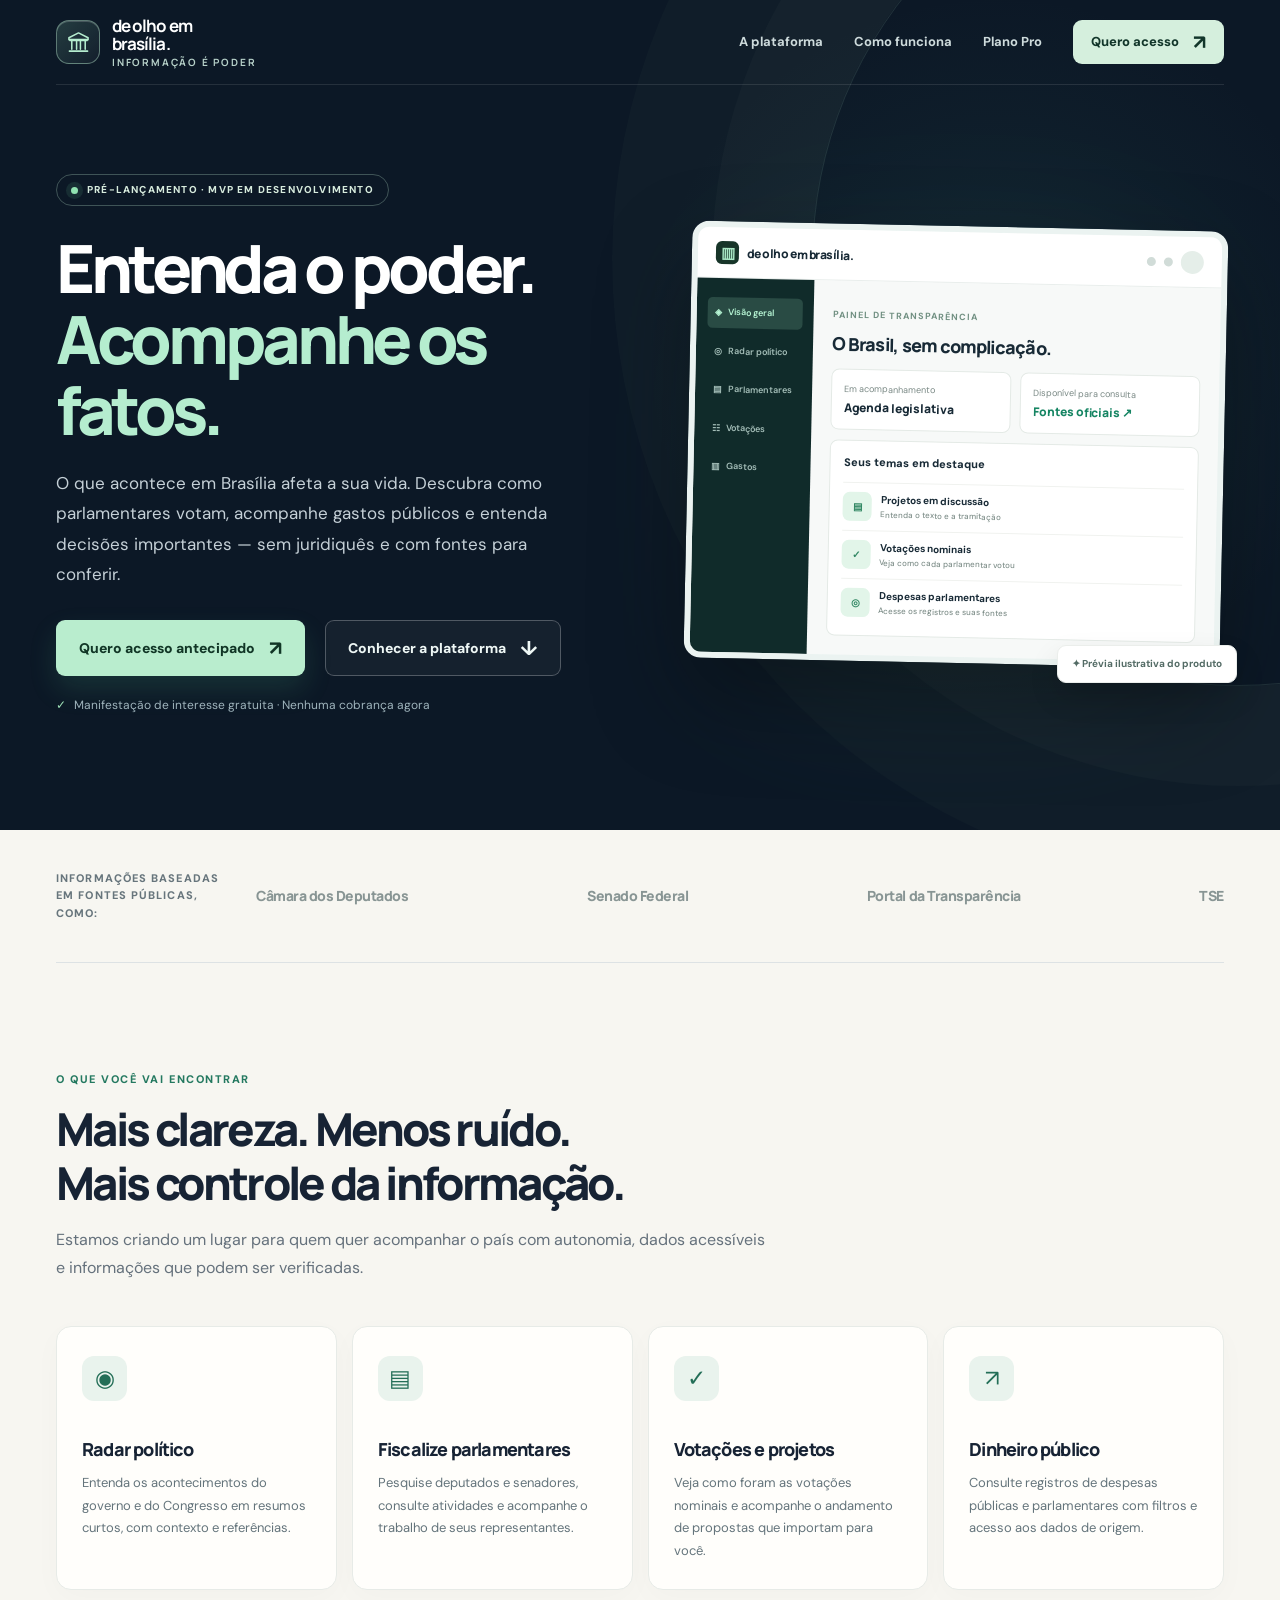
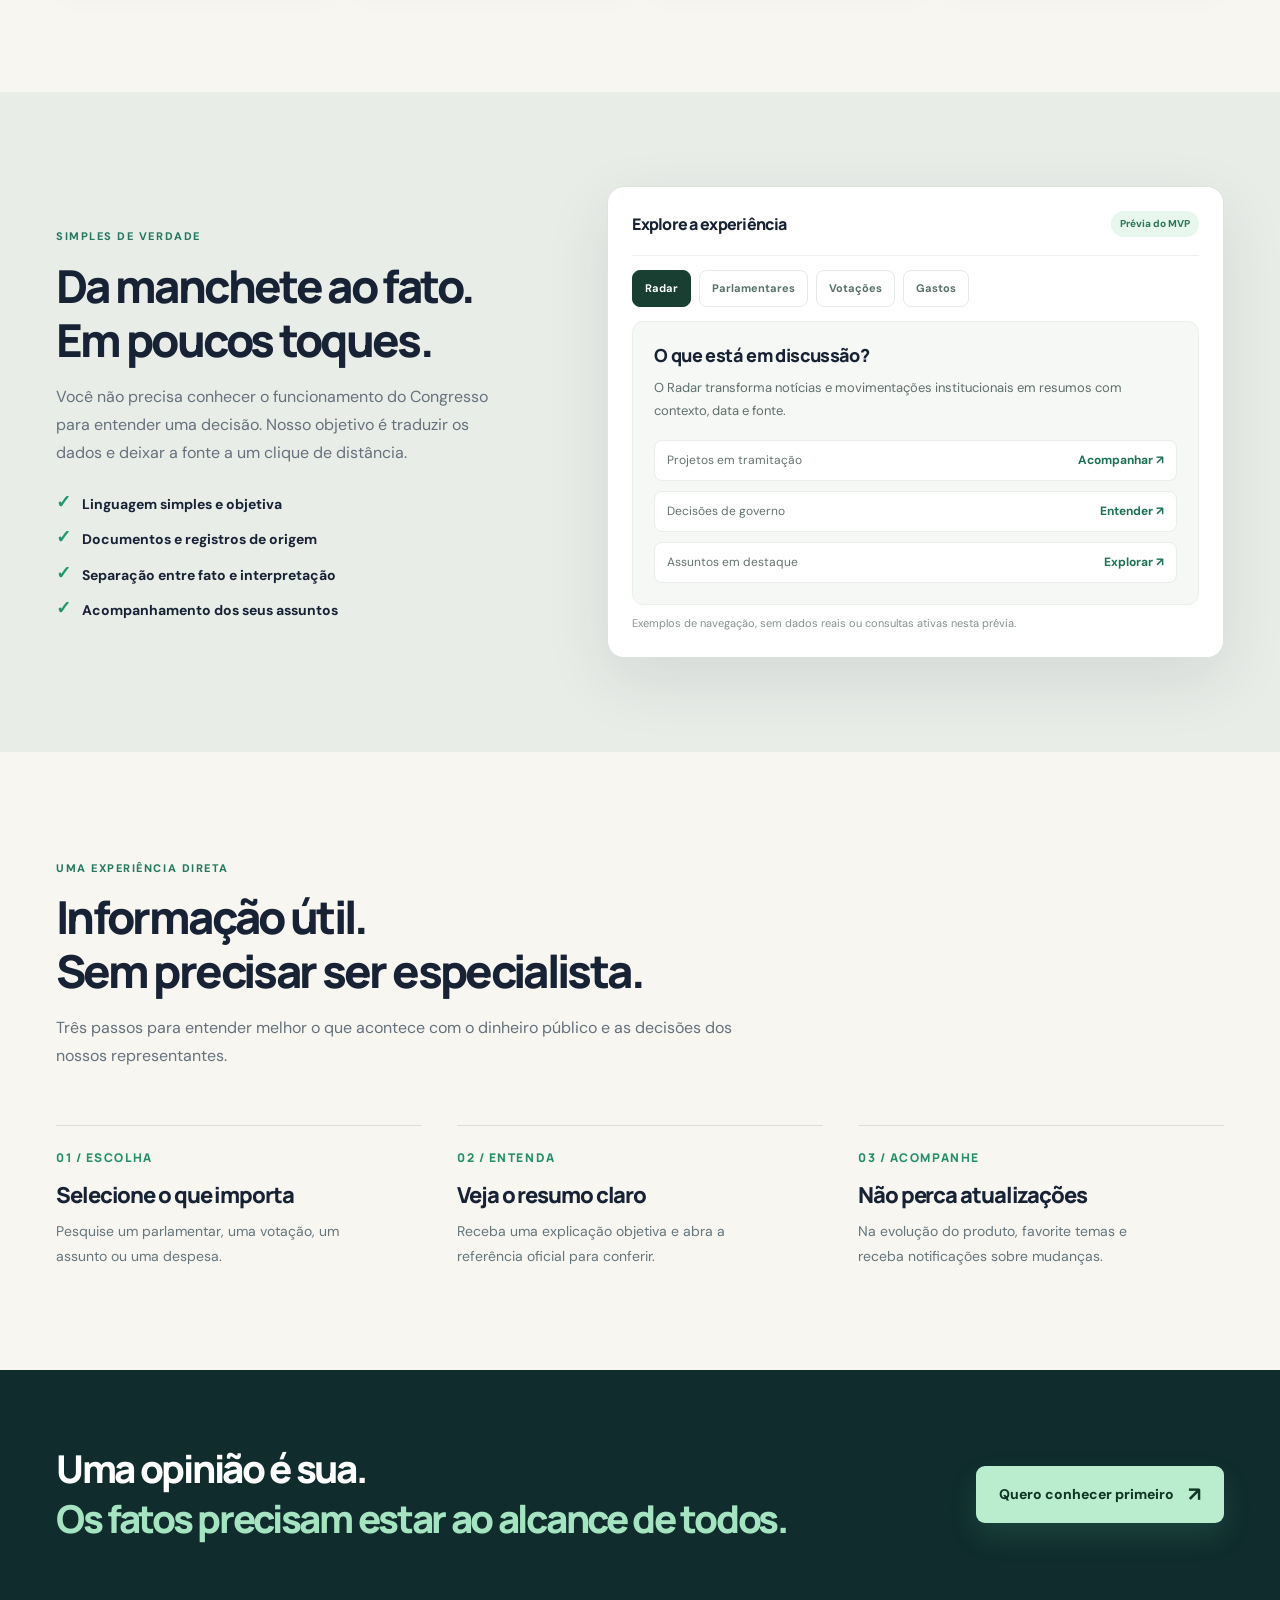
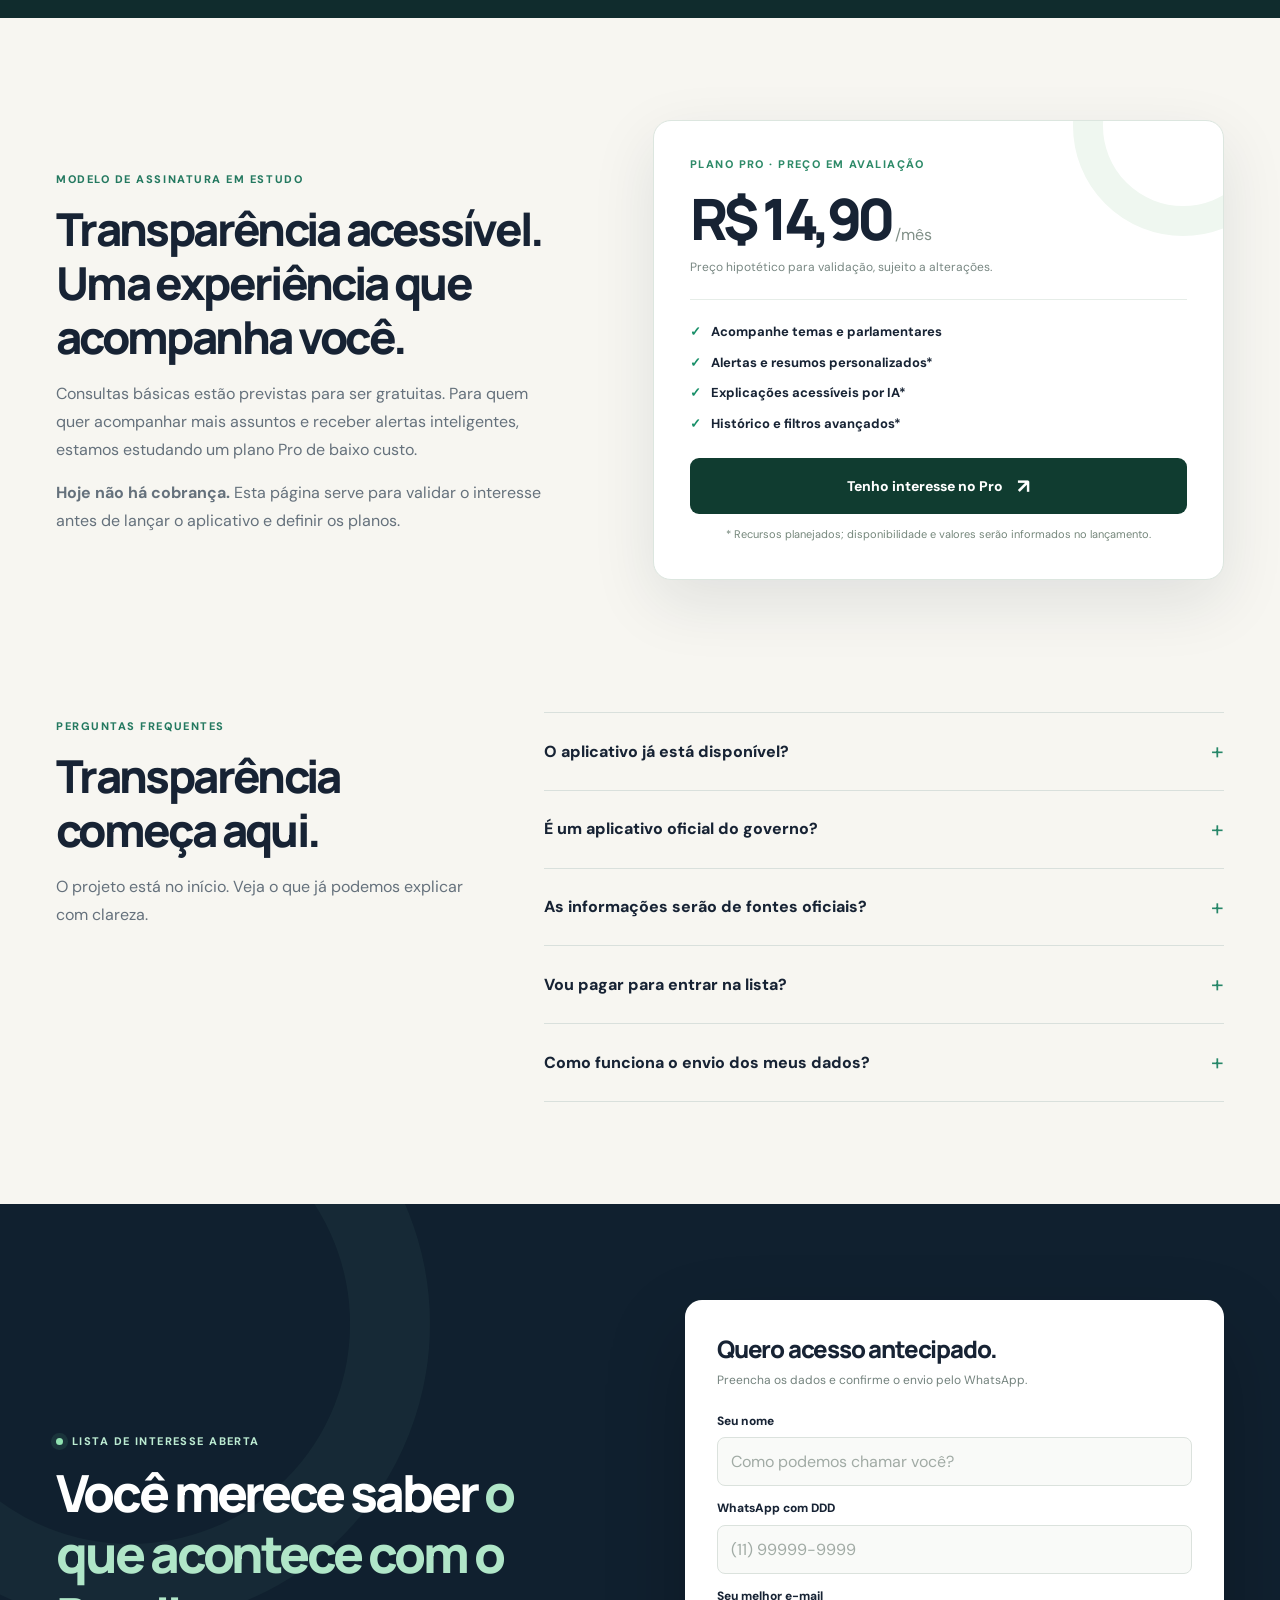
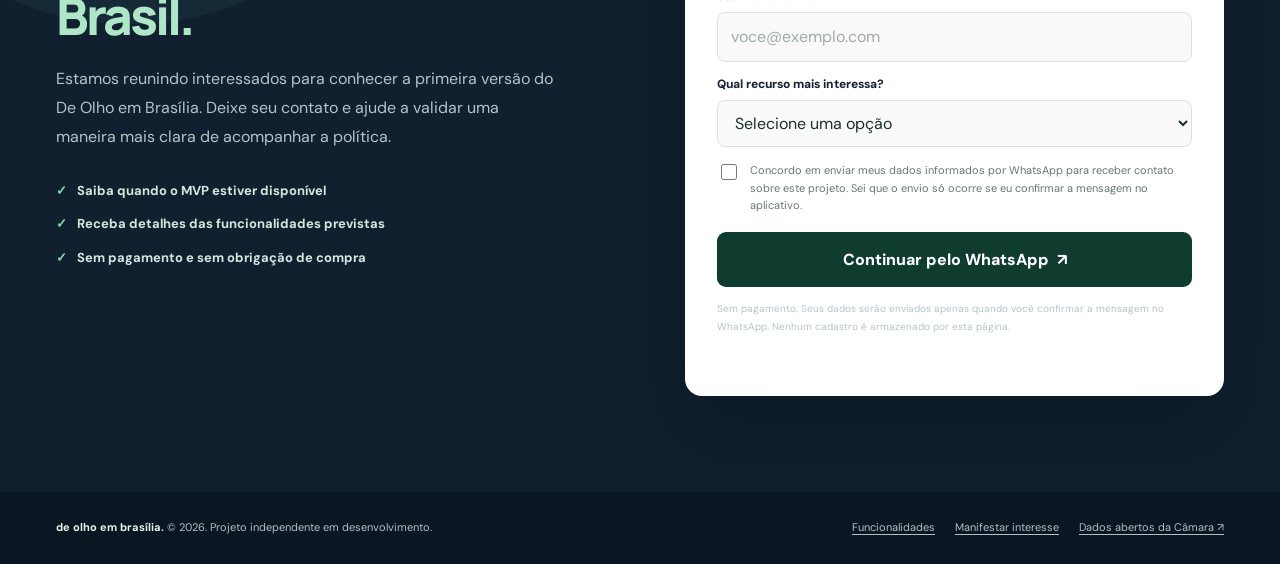
==== de-olho-em-brasilia/index.html @ 8503a23a "feat: publicar landing completa De Olho em Brasília com formulário de interesse" ====
<!doctype html>
<html lang="pt-BR">
<head>
<meta charset="utf-8">
<meta name="viewport" content="width=device-width, initial-scale=1">
<meta name="theme-color" content="#0c1826">
<meta name="description" content="De Olho em Brasília: entenda as decisões políticas, acompanhe parlamentares, votações e gastos públicos. Entre na lista de interesse pelo WhatsApp para conhecer o MVP.">
<meta name="robots" content="index,follow">
<meta property="og:type" content="website">
<meta property="og:locale" content="pt_BR">
<meta property="og:site_name" content="De Olho em Brasília">
<meta property="og:title" content="De Olho em Brasília | Entenda o poder. Acompanhe os fatos.">
<meta property="og:description" content="Informações políticas sem juridiquês: votações, gastos públicos, parlamentares e alertas. Conheça o projeto e manifeste seu interesse.">
<meta property="og:url" content="https://diegoalphanogueira-commits.github.io/diego-metaforma/de-olho-em-brasilia/">
<link rel="canonical" href="https://diegoalphanogueira-commits.github.io/diego-metaforma/de-olho-em-brasilia/">
<link rel="stylesheet" href="./style.css?v=1">
<script defer src="./script.js?v=1"></script>
<title>De Olho em Brasília | Transparência na palma da mão</title>
</head>
<body>
<a class="skip" href="#principal">Ir para conteúdo</a>
<div class="hero-shell">
  <header class="header container" aria-label="Cabeçalho principal">
    <a class="brand" href="#inicio" aria-label="De Olho em Brasília, ir ao início">
      <span class="brandmark" aria-hidden="true"><svg viewBox="0 0 24 24" fill="none" stroke="currentColor" stroke-linecap="round" stroke-linejoin="round" stroke-width="1.6"><path d="M3 10h18M5 10v9m5-9v9m4-9v9m5-9v9M2.5 21h19M2 7l10-5 10 5v2H2z"/></svg></span>
      <span><strong>de olho em<br>brasília.</strong><small>informação é poder</small></span>
    </a>
    <nav aria-label="Navegação">
      <a href="#funcionalidades">A plataforma</a>
      <a href="#como-funciona">Como funciona</a>
      <a href="#plano">Plano Pro</a>
      <a class="nav-button" href="#lista-espera">Quero acesso <span aria-hidden="true">↗</span></a>
    </nav>
  </header>
  <main id="principal">
    <section id="inicio" class="hero container" aria-labelledby="hero-title">
      <div class="hero-copy">
        <div class="eyebrow"><span class="pulse" aria-hidden="true"></span> PRÉ-LANÇAMENTO · MVP EM DESENVOLVIMENTO</div>
        <h1 id="hero-title">Entenda o poder.<br><em>Acompanhe os fatos.</em></h1>
        <p class="hero-lead">O que acontece em Brasília afeta a sua vida. Descubra como parlamentares votam, acompanhe gastos públicos e entenda decisões importantes — sem juridiquês e com fontes para conferir.</p>
        <div class="hero-actions">
          <a class="btn btn-mint" href="#lista-espera">Quero acesso antecipado <span aria-hidden="true">↗</span></a>
          <a class="btn btn-ghost" href="#funcionalidades">Conhecer a plataforma <span aria-hidden="true">↓</span></a>
        </div>
        <p class="mini-note"><span class="check" aria-hidden="true">✓</span> Manifestação de interesse gratuita · Nenhuma cobrança agora</p>
      </div>
      <div class="dashboard-wrap">
        <div class="dashboard" aria-label="Prévia ilustrativa da interface do De Olho em Brasília">
          <div class="dash-top">
            <div class="dash-wordmark"><span class="dash-brandmark" aria-hidden="true">▥</span> de olho em brasília.</div>
            <div class="dash-top-right"><span class="dash-circle small"></span><span class="dash-circle small"></span><span class="dash-circle"></span></div>
          </div>
          <div class="dash-body">
            <div class="dash-aside" aria-hidden="true">
              <span class="dash-menu active">◈ &nbsp; Visão geral</span>
              <span class="dash-menu">◎ &nbsp; Radar político</span>
              <span class="dash-menu">▤ &nbsp; Parlamentares</span>
              <span class="dash-menu">☷ &nbsp; Votações</span>
              <span class="dash-menu">▥ &nbsp; Gastos</span>
            </div>
            <div class="dash-content">
              <span class="dash-caption">Painel de transparência</span>
              <h3>O Brasil, sem complicação.</h3>
              <div class="dash-boxes">
                <div class="dash-tile"><span>Em acompanhamento</span><strong>Agenda legislativa</strong></div>
                <div class="dash-tile"><span>Disponível para consulta</span><strong class="accent">Fontes oficiais ↗</strong></div>
              </div>
              <div class="dash-news">
                <h4>Seus temas em destaque</h4>
                <div class="dash-item"><i aria-hidden="true">▤</i><div>Projetos em discussão<small>Entenda o texto e a tramitação</small></div></div>
                <div class="dash-item"><i aria-hidden="true">✓</i><div>Votações nominais<small>Veja como cada parlamentar votou</small></div></div>
                <div class="dash-item"><i aria-hidden="true">◎</i><div>Despesas parlamentares<small>Acesse os registros e suas fontes</small></div></div>
              </div>
            </div>
          </div>
        </div>
        <div class="dash-disclaimer">✦ Prévia ilustrativa do produto</div>
      </div>
    </section>
  </div>
  <div class="container trust" aria-label="Fontes oficiais previstas para integração">
    <p>Informações baseadas em fontes públicas, como:</p>
    <div class="trust-logos">
      <span>Câmara dos Deputados</span>
      <span>Senado Federal</span>
      <span>Portal da Transparência</span>
      <span>TSE</span>
    </div>
  </div>
  <section id="funcionalidades" class="section container" aria-labelledby="features-title">
    <div class="section-heading">
      <div class="kicker">O que você vai encontrar</div>
      <h2 id="features-title">Mais clareza. Menos ruído.<br>Mais controle da informação.</h2>
      <p>Estamos criando um lugar para quem quer acompanhar o país com autonomia, dados acessíveis e informações que podem ser verificadas.</p>
    </div>
    <div class="feature-grid">
      <article class="feature"><div class="feature-icon" aria-hidden="true">◉</div><h3>Radar político</h3><p>Entenda os acontecimentos do governo e do Congresso em resumos curtos, com contexto e referências.</p></article>
      <article class="feature"><div class="feature-icon" aria-hidden="true">▤</div><h3>Fiscalize parlamentares</h3><p>Pesquise deputados e senadores, consulte atividades e acompanhe o trabalho de seus representantes.</p></article>
      <article class="feature"><div class="feature-icon" aria-hidden="true">✓</div><h3>Votações e projetos</h3><p>Veja como foram as votações nominais e acompanhe o andamento de propostas que importam para você.</p></article>
      <article class="feature"><div class="feature-icon" aria-hidden="true">↗</div><h3>Dinheiro público</h3><p>Consulte registros de despesas públicas e parlamentares com filtros e acesso aos dados de origem.</p></article>
    </div>
  </section>
  <section class="showcase" aria-labelledby="showcase-title">
    <div class="container showcase-grid">
      <div>
        <div class="kicker">Simples de verdade</div>
        <h2 id="showcase-title" class="section-title">Da manchete ao fato.<br>Em poucos toques.</h2>
        <p class="section-copy">Você não precisa conhecer o funcionamento do Congresso para entender uma decisão. Nosso objetivo é traduzir os dados e deixar a fonte a um clique de distância.</p>
        <ul class="checklist">
          <li><span aria-hidden="true">✓</span> Linguagem simples e objetiva</li>
          <li><span aria-hidden="true">✓</span> Documentos e registros de origem</li>
          <li><span aria-hidden="true">✓</span> Separação entre fato e interpretação</li>
          <li><span aria-hidden="true">✓</span> Acompanhamento dos seus assuntos</li>
        </ul>
      </div>
      <div class="preview" aria-label="Demonstração interativa de funcionalidades">
        <div class="preview-header"><b>Explore a experiência</b><small>Prévia do MVP</small></div>
        <div role="tablist" aria-label="Funcionalidades em demonstração" class="tabs">
          <button class="tab" role="tab" aria-selected="true" aria-controls="panel-radar" id="tab-radar" tabindex="0" data-tab="radar">Radar</button>
          <button class="tab" role="tab" aria-selected="false" aria-controls="panel-politicos" id="tab-politicos" tabindex="-1" data-tab="politicos">Parlamentares</button>
          <button class="tab" role="tab" aria-selected="false" aria-controls="panel-votos" id="tab-votos" tabindex="-1" data-tab="votos">Votações</button>
          <button class="tab" role="tab" aria-selected="false" aria-controls="panel-gastos" id="tab-gastos" tabindex="-1" data-tab="gastos">Gastos</button>
        </div>
        <div id="panel-radar" class="tab-panel" role="tabpanel" aria-labelledby="tab-radar" data-panel="radar">
          <h3>O que está em discussão?</h3><p>O Radar transforma notícias e movimentações institucionais em resumos com contexto, data e fonte.</p>
          <div class="example-lines"><div class="example-line"><span>Projetos em tramitação</span><b>Acompanhar ↗</b></div><div class="example-line"><span>Decisões de governo</span><b>Entender ↗</b></div><div class="example-line"><span>Assuntos em destaque</span><b>Explorar ↗</b></div></div>
        </div>
        <div id="panel-politicos" class="tab-panel" role="tabpanel" aria-labelledby="tab-politicos" data-panel="politicos" hidden>
          <h3>Conheça seu representante</h3><p>Consulte dados públicos de parlamentares: partido, estado, proposições, despesas e atividades oficiais.</p>
          <div class="example-lines"><div class="example-line"><span>Busca por nome ou UF</span><b>Consultar ↗</b></div><div class="example-line"><span>Atividades do mandato</span><b>Detalhar ↗</b></div><div class="example-line"><span>Favoritos e alertas</span><b>Em planejamento</b></div></div>
        </div>
        <div id="panel-votos" class="tab-panel" role="tabpanel" aria-labelledby="tab-votos" data-panel="votos" hidden>
          <h3>Como votaram?</h3><p>Entenda uma proposta, saiba em que etapa ela está e veja votos nominais quando forem registrados publicamente.</p>
          <div class="example-lines"><div class="example-line"><span>Resultado da votação</span><b>Consultar ↗</b></div><div class="example-line"><span>Votos nominais</span><b>Ver nomes ↗</b></div><div class="example-line"><span>Texto legislativo</span><b>Fonte oficial ↗</b></div></div>
        </div>
        <div id="panel-gastos" class="tab-panel" role="tabpanel" aria-labelledby="tab-gastos" data-panel="gastos" hidden>
          <h3>Onde está o dinheiro?</h3><p>Explore registros disponíveis de despesas por parlamentar, período e categoria — com transparência sobre a origem dos dados.</p>
          <div class="example-lines"><div class="example-line"><span>Despesas parlamentares</span><b>Consultar ↗</b></div><div class="example-line"><span>Filtros por período</span><b>Filtrar ↗</b></div><div class="example-line"><span>Dados oficiais</span><b>Conferir ↗</b></div></div>
        </div>
        <p class="demo-note">Exemplos de navegação, sem dados reais ou consultas ativas nesta prévia.</p>
      </div>
    </div>
  </section>
  <section id="como-funciona" class="section container" aria-labelledby="steps-title">
    <div class="section-heading"><div class="kicker">Uma experiência direta</div><h2 id="steps-title">Informação útil.<br>Sem precisar ser especialista.</h2><p>Três passos para entender melhor o que acontece com o dinheiro público e as decisões dos nossos representantes.</p></div>
    <div class="steps-wrap">
      <article class="step"><div class="step-num">01 / ESCOLHA</div><h3>Selecione o que importa</h3><p>Pesquise um parlamentar, uma votação, um assunto ou uma despesa.</p></article>
      <article class="step"><div class="step-num">02 / ENTENDA</div><h3>Veja o resumo claro</h3><p>Receba uma explicação objetiva e abra a referência oficial para conferir.</p></article>
      <article class="step"><div class="step-num">03 / ACOMPANHE</div><h3>Não perca atualizações</h3><p>Na evolução do produto, favorite temas e receba notificações sobre mudanças.</p></article>
    </div>
  </section>
  <section class="statement" aria-label="Nossa proposta">
    <div class="container statement-inner">
      <p>Uma opinião é sua.<br><em>Os fatos precisam estar ao alcance de todos.</em></p>
      <a class="btn btn-mint" href="#lista-espera">Quero conhecer primeiro <span aria-hidden="true">↗</span></a>
    </div>
  </section>
  <section id="plano" class="section container" aria-labelledby="pricing-title">
    <div class="pricing-grid">
      <div class="price-copy">
        <div class="kicker">Modelo de assinatura em estudo</div>
        <h2 id="pricing-title" class="section-title">Transparência acessível. Uma experiência que acompanha você.</h2>
        <p class="section-copy">Consultas básicas estão previstas para ser gratuitas. Para quem quer acompanhar mais assuntos e receber alertas inteligentes, estamos estudando um plano Pro de baixo custo.</p>
        <p class="section-copy" style="margin-top:15px"><strong>Hoje não há cobrança.</strong> Esta página serve para validar o interesse antes de lançar o aplicativo e definir os planos.</p>
      </div>
      <div class="price-card">
        <div class="price-eyebrow">Plano Pro · preço em avaliação</div>
        <div class="price"><strong>R$ 14,90</strong><span>/mês</span></div>
        <p class="price-hint">Preço hipotético para validação, sujeito a alterações.</p>
        <ul class="price-list">
          <li><span>✓</span> Acompanhe temas e parlamentares</li>
          <li><span>✓</span> Alertas e resumos personalizados*</li>
          <li><span>✓</span> Explicações acessíveis por IA*</li>
          <li><span>✓</span> Histórico e filtros avançados*</li>
        </ul>
        <a class="btn" href="#lista-espera">Tenho interesse no Pro <span aria-hidden="true">↗</span></a>
        <p class="price-small">* Recursos planejados; disponibilidade e valores serão informados no lançamento.</p>
      </div>
    </div>
  </section>
  <section class="section faq-section container" aria-labelledby="faq-title">
    <div class="faq-wrap">
      <div><div class="kicker">Perguntas frequentes</div><h2 id="faq-title" class="section-title">Transparência começa aqui.</h2><p class="section-copy">O projeto está no início. Veja o que já podemos explicar com clareza.</p></div>
      <div class="faqs">
        <details><summary>O aplicativo já está disponível?</summary><p>Ainda não. Estamos apresentando o conceito e coletando manifestações de interesse no MVP. O acesso será anunciado quando a primeira versão estiver pronta.</p></details>
        <details><summary>É um aplicativo oficial do governo?</summary><p>Não. O De Olho em Brasília é uma iniciativa privada e independente, sem vínculo ou endosso da Câmara, Senado, TSE ou de qualquer órgão governamental.</p></details>
        <details><summary>As informações serão de fontes oficiais?</summary><p>Nosso plano é utilizar fontes de dados públicos, como a Câmara dos Deputados, o Senado e o Portal da Transparência. Cada informação deverá ter referência e data de atualização identificáveis.</p></details>
        <details><summary>Vou pagar para entrar na lista?</summary><p>Não. Manifestar interesse é gratuito. O plano Pro e o preço de R$ 14,90/mês são uma hipótese comercial, sem cobrança e sem compromisso de assinatura agora.</p></details>
        <details><summary>Como funciona o envio dos meus dados?</summary><p>Ao preencher o formulário, será aberto o WhatsApp com uma mensagem pronta. Você decide se quer enviá-la. Esta página não armazena seu cadastro em um banco de dados nem utiliza cookies de rastreamento.</p></details>
      </div>
    </div>
  </section>
  <section id="lista-espera" class="capture" aria-labelledby="capture-title">
    <div class="container capture-inner">
      <div>
        <div class="capture-tag"><span class="pulse"></span> Lista de interesse aberta</div>
        <h2 id="capture-title">Você merece saber <em>o que acontece com o Brasil.</em></h2>
        <p>Estamos reunindo interessados para conhecer a primeira versão do De Olho em Brasília. Deixe seu contato e ajude a validar uma maneira mais clara de acompanhar a política.</p>
        <ul class="capture-perks">
          <li>Saiba quando o MVP estiver disponível</li>
          <li>Receba detalhes das funcionalidades previstas</li>
          <li>Sem pagamento e sem obrigação de compra</li>
        </ul>
      </div>
      <div class="form-card">
        <h3>Quero acesso antecipado.</h3>
        <p>Preencha os dados e confirme o envio pelo WhatsApp.</p>
        <form id="interest-form" autocomplete="on" novalidate>
          <div class="field"><label for="lead-name">Seu nome</label><input id="lead-name" type="text" name="name" placeholder="Como podemos chamar você?" autocomplete="name" minlength="2" maxlength="90" required></div>
          <div class="field"><label for="lead-phone">WhatsApp com DDD</label><input id="lead-phone" type="tel" name="phone" placeholder="(11) 99999-9999" autocomplete="tel-national" inputmode="tel" maxlength="16" required></div>
          <div class="field"><label for="lead-email">Seu melhor e-mail</label><input id="lead-email" type="email" name="email" placeholder="voce@exemplo.com" autocomplete="email" maxlength="160" required></div>
          <div class="field"><label for="lead-interest">Qual recurso mais interessa?</label><select id="lead-interest" name="interest" required><option value="" disabled selected>Selecione uma opção</option><option value="Notícias e Radar Político">Notícias e Radar Político</option><option value="Votações e parlamentares">Votações e parlamentares</option><option value="Gastos públicos">Gastos públicos</option><option value="Alertas inteligentes">Alertas inteligentes</option><option value="Tudo isso">Tudo isso</option></select></div>
          <label class="agree" for="lead-consent"><input id="lead-consent" type="checkbox" required><span>Concordo em enviar meus dados informados por WhatsApp para receber contato sobre este projeto. Sei que o envio só ocorre se eu confirmar a mensagem no aplicativo.</span></label>
          <button class="form-button" type="submit">Continuar pelo WhatsApp <span aria-hidden="true">↗</span></button>
          <p class="form-explain">Sem pagamento. Seus dados serão enviados apenas quando você confirmar a mensagem no WhatsApp. Nenhum cadastro é armazenado por esta página.</p>
          <p class="form-status" id="form-status" role="status" aria-live="polite"></p>
        </form>
      </div>
    </div>
  </section>
  </main>
  <footer class="footer">
    <div class="container footer-inner">
      <span><strong>de olho em brasília.</strong> © <span id="year">2026</span>. Projeto independente em desenvolvimento.</span>
      <div class="footer-links"><a href="#funcionalidades">Funcionalidades</a><a href="#lista-espera">Manifestar interesse</a><a href="https://dadosabertos.camara.leg.br/" target="_blank" rel="noopener noreferrer">Dados abertos da Câmara ↗</a></div>
    </div>
  </footer>
  <div class="mobile-cta"><a href="#lista-espera">Quero acesso antecipado ↗</a></div>
</body>
</html>
---- de-olho-em-brasilia/style.css ----
@import url('https://fonts.googleapis.com/css2?family=DM+Sans:wght@400;500;600;700&family=Manrope:wght@400;500;600;700;800&display=swap');

:root{
  --navy:#0c1826;--navy2:#132539;--navy3:#1c334a;
  --cream:#f7f6f1;--paper:#fffefb;--ink:#172334;
  --muted:#627082;--line:#dde2e4;--teal:#b5edcf;--teal2:#75d9ad;
  --gold:#d8be8c;--shadow:0 22px 64px rgba(19,40,56,.1);
}
*{box-sizing:border-box}
html{scroll-behavior:smooth;scroll-padding-top:90px}
body{margin:0;background:var(--cream);color:var(--ink);font:16px/1.6 'DM Sans',sans-serif;-webkit-font-smoothing:antialiased}
a{color:inherit;text-decoration:none}
button,input,select{font:inherit}
button{cursor:pointer}
button:focus-visible,a:focus-visible,input:focus-visible,select:focus-visible,summary:focus-visible{outline:3px solid #3fa780;outline-offset:3px}
::selection{background:#95ddb8;color:#091b24}
.container{width:min(1168px,calc(100% - 48px));margin:auto}
.skip{position:absolute;z-index:200;background:#fff;color:#000;padding:10px;left:12px;top:-80px}.skip:focus{top:12px}
.hero-shell{background:var(--navy);color:#fff;position:relative;overflow:hidden}
.hero-shell::before{content:"";position:absolute;inset:-20% -30% auto auto;width:850px;height:850px;border:1px solid rgba(185,232,207,.12);border-radius:50%;box-shadow:0 0 0 100px rgba(185,232,207,.025),0 0 0 200px rgba(185,232,207,.018);pointer-events:none}
.hero-shell::after{content:"";position:absolute;inset:0;background:radial-gradient(circle at 78% 42%,rgba(64,141,131,.12),transparent 32%);pointer-events:none}
.header{height:85px;display:flex;align-items:center;justify-content:space-between;position:relative;z-index:5;border-bottom:1px solid rgba(255,255,255,.1)}
.brand{display:flex;align-items:center;gap:12px;font:800 17px/1.05 Manrope,sans-serif;letter-spacing:-.055em}
.brand strong{display:block;color:#fff}.brand small{display:block;color:#b7d1c9;font-size:10px;text-transform:uppercase;letter-spacing:.18em;margin-top:4px;font-weight:700}
.brandmark{display:grid;place-items:center;width:44px;height:44px;border:1px solid rgba(191,238,210,.42);border-radius:13px;background:linear-gradient(135deg,rgba(143,221,182,.19),rgba(255,255,255,.03));color:var(--teal);box-shadow:inset 0 1px rgba(255,255,255,.18)}
.brandmark svg{width:23px;height:23px}
.header nav{display:flex;align-items:center;gap:31px;font-size:13px;font-weight:700;color:#cedbdc}
.header nav a:not(.nav-button):hover{color:#fff}
.nav-button,.btn{display:inline-flex;align-items:center;justify-content:center;gap:14px;border-radius:9px;font-weight:800;transition:transform .18s,background .18s,border-color .18s}
.nav-button{padding:12px 18px;background:#d5efdd;color:#12362a}
.nav-button:hover,.btn:hover{transform:translateY(-2px)}
.nav-button span,.btn span:last-child{font-size:20px;line-height:1}
.hero{position:relative;z-index:2;display:grid;grid-template-columns:1.05fr .95fr;gap:40px;align-items:center;padding:89px 0 114px;min-height:630px}
.eyebrow{display:inline-flex;align-items:center;gap:9px;color:#d7ebdd;border:1px solid rgba(183,222,197,.3);padding:7px 14px;border-radius:30px;font-size:10px;letter-spacing:.12em;text-transform:uppercase;font-weight:800}
.pulse{width:7px;height:7px;border-radius:50%;background:#90e2b1;box-shadow:0 0 0 5px rgba(123,227,170,.1)}
.hero h1{font:800 clamp(44px,5.2vw,72px)/1.065 Manrope,sans-serif;letter-spacing:-.065em;margin:27px 0 22px;max-width:680px}
.hero h1 em{font-style:normal;color:var(--teal)}
.hero-lead{font-size:17px;line-height:1.8;color:#c5d0d7;max-width:500px;margin:0 0 30px}
.hero-actions{display:flex;gap:20px;align-items:center;flex-wrap:wrap}
.btn{border:1px solid transparent;padding:16px 22px;min-height:56px;font-size:14px}
.btn-mint{background:#b9edce;color:#113626;box-shadow:0 13px 28px rgba(86,198,145,.15)}
.btn-mint:hover{background:#d4f7e0}
.btn-ghost{color:#eef7f5;border-color:rgba(255,255,255,.25);background:rgba(255,255,255,.04)}
.btn-ghost:hover{border-color:#abcfc0;background:rgba(255,255,255,.08)}
.mini-note{margin:20px 0 0;color:#9fb4bc;font-size:12px;display:flex;align-items:center;gap:8px}
.mini-note .check{color:#9fe3b8}
.dashboard-wrap{position:relative;isolation:isolate}
.dashboard-wrap::before{content:"";position:absolute;width:75%;aspect-ratio:1;inset:10% auto auto 12%;background:#69bc9b;opacity:.1;filter:blur(90px);z-index:-1}
.dashboard{background:#f7f9f8;color:#182a36;border-radius:17px;border:6px solid rgba(177,213,208,.18);box-shadow:0 40px 90px rgba(0,0,0,.35);overflow:hidden;transform:rotate(1.2deg)}
.dash-top{height:51px;display:flex;justify-content:space-between;align-items:center;padding:0 18px;background:#fff;border-bottom:1px solid #e9eeec}
.dash-wordmark{font:800 12px Manrope;letter-spacing:-.04em;display:flex;align-items:center;gap:8px}
.dash-brandmark{background:#173529;color:#a8e7c4;width:23px;height:23px;display:grid;place-items:center;border-radius:6px;font-size:15px}
.dash-top-right{display:flex;gap:8px;align-items:center}
.dash-circle{border-radius:50%;width:23px;height:23px;background:#e5eee9}
.dash-circle.small{width:9px;height:9px;background:#d1dcd8}
.dash-body{display:grid;grid-template-columns:117px 1fr;min-height:356px}
.dash-aside{background:#102b2a;padding:19px 11px;color:#a3bdb7;display:flex;flex-direction:column;gap:8px}
.dash-menu{font:600 9px/1.4 'DM Sans';border-radius:5px;padding:9px 7px}
.dash-menu.active{background:rgba(164,230,196,.17);color:#b6f5d4}
.dash-content{padding:19px}
.dash-caption{font-size:9px;font-weight:700;text-transform:uppercase;letter-spacing:.12em;color:#719082}
.dash-content h3{font:800 18px/1.3 Manrope;letter-spacing:-.04em;margin:7px 0 13px}
.dash-boxes{display:grid;grid-template-columns:1fr 1fr;gap:9px}
.dash-tile{background:white;border:1px solid #e4eae6;border-radius:8px;padding:12px}
.dash-tile span{display:block;font-size:9px;color:#7a8985}
.dash-tile strong{display:block;font:800 12px/1.5 Manrope;margin-top:3px}
.dash-tile strong.accent{color:#168563}
.dash-news{margin-top:10px;background:#fff;border:1px solid #e4eae6;border-radius:8px;padding:13px 13px 9px}
.dash-news h4{font-size:11px;margin:0 0 10px;font-weight:800}
.dash-item{display:flex;align-items:center;gap:9px;padding:9px 0;border-top:1px solid #f0f2ef;font-size:10px;line-height:1.35;font-weight:700}
.dash-item i{display:grid;place-items:center;width:29px;height:29px;background:#e2f5e9;border-radius:7px;color:#318763;font-style:normal;flex-shrink:0}
.dash-item small{display:block;color:#7e8e89;font-size:8px;font-weight:500;margin-top:3px}
.dash-disclaimer{position:absolute;bottom:-20px;right:-13px;padding:10px 14px;background:#fff;border:1px solid #ebeeeb;border-radius:9px;color:#536b65;font-size:10px;box-shadow:0 14px 30px rgba(0,0,0,.12);font-weight:700}
.trust{display:flex;align-items:center;justify-content:space-between;gap:25px;padding:29px 0;border-bottom:1px solid var(--line)}
.trust p{font-size:11px;line-height:1.6;text-transform:uppercase;letter-spacing:.1em;font-weight:800;color:#67757c;max-width:175px}
.trust-logos{display:flex;gap:38px;justify-content:space-between;flex:1;flex-wrap:wrap}
.trust-logos span{font:800 14px/1.4 Manrope;letter-spacing:-.035em;color:#889594}
.section{padding:102px 0}
.section-heading{max-width:720px;margin-bottom:44px}
.kicker{display:inline-block;color:#247960;text-transform:uppercase;letter-spacing:.14em;font-weight:800;font-size:11px;margin:0 0 13px}
.section-heading h2,.section-title{font:800 clamp(31px,3.55vw,48px)/1.19 Manrope;letter-spacing:-.058em;margin:0 0 16px}
.section-heading p,.section-copy{color:#65717c;line-height:1.75;font-size:16px;margin:0}
.feature-grid{display:grid;grid-template-columns:repeat(4,1fr);gap:15px}
.feature{background:var(--paper);border:1px solid #e7ebe7;border-radius:15px;padding:29px 25px 26px;box-shadow:0 8px 30px rgba(19,40,56,.025);transition:transform .18s,box-shadow .18s}
.feature:hover{transform:translateY(-4px);box-shadow:var(--shadow)}
.feature-icon{width:45px;height:45px;background:#e9f3ed;color:#236e57;display:grid;place-items:center;border-radius:12px;font-size:23px;margin-bottom:37px}
.feature h3{font:800 18px/1.32 Manrope;letter-spacing:-.045em;margin:0 0 10px}
.feature p{font-size:13px;line-height:1.75;color:#64747b;margin:0}
.showcase{background:#e9ede8;padding:94px 0}
.showcase-grid{display:grid;grid-template-columns:.86fr 1.14fr;align-items:center;gap:86px}
.showcase .section-title{max-width:420px}
.showcase .section-copy{max-width:435px}
.checklist{margin:26px 0 0;padding:0;list-style:none;display:grid;gap:13px}
.checklist li{font-weight:700;font-size:14px;display:flex;align-items:flex-start;gap:11px}
.checklist li span{color:#1d9770;font-size:18px;line-height:1}
.preview{background:#fff;border:1px solid #dce4dd;border-radius:17px;box-shadow:var(--shadow);padding:24px}
.preview-header{display:flex;justify-content:space-between;gap:16px;align-items:center;border-bottom:1px solid #edf0ed;padding-bottom:18px;margin-bottom:14px}
.preview-header b{font:800 16px Manrope;letter-spacing:-.045em}
.preview-header small{display:inline-flex;color:#2d765b;background:#e7f7ed;padding:5px 9px;border-radius:30px;font-weight:800;font-size:10px}
.tabs{display:flex;gap:8px;overflow:auto;margin:0 0 14px}
.tab{border:1px solid #e5eae5;color:#57706a;background:#fff;padding:9px 12px;border-radius:8px;font-weight:700;font-size:11px;white-space:nowrap}
.tab[aria-selected=true]{background:#183f32;color:#fff;border-color:#183f32}
.tab-panel{background:#f6f8f5;border:1px solid #eaf0eb;border-radius:11px;padding:21px;min-height:236px}
.tab-panel h3{font:800 18px Manrope;letter-spacing:-.035em;margin:0 0 10px}
.tab-panel p{font-size:13px;line-height:1.7;color:#5f706c;margin:0 0 18px}
.example-lines{display:grid;gap:10px}
.example-line{display:flex;align-items:center;justify-content:space-between;gap:20px;background:#fff;border:1px solid #e9eeea;border-radius:8px;padding:10px 12px;font-size:12px}
.example-line span{color:#64736d}
.example-line b{color:#1d7154;white-space:nowrap}
.demo-note{font-size:11px;color:#86938b;margin:10px 0 0}
.steps-wrap{display:grid;grid-template-columns:repeat(3,1fr);gap:35px;margin-top:55px}
.step{border-top:1px solid #d9e0da;padding-top:23px}
.step-num{color:#22906c;font:800 12px Manrope;letter-spacing:.13em}
.step h3{font:800 22px Manrope;letter-spacing:-.05em;margin:14px 0 9px}
.step p{font-size:14px;line-height:1.75;color:#65757c;margin:0;max-width:290px}
.statement{background:#102c2d;color:#fff;padding:74px 0}
.statement-inner{display:flex;align-items:center;justify-content:space-between;gap:56px}
.statement p{font:800 clamp(25px,3vw,42px)/1.3 Manrope;letter-spacing:-.06em;max-width:780px;margin:0}
.statement p em{font-style:normal;color:#a5e4c1}
.statement .btn{white-space:nowrap}
.pricing-grid{display:grid;grid-template-columns:1fr 1fr;gap:26px;align-items:center}
.price-copy h2{max-width:520px}
.price-copy p{max-width:485px}
.price-card{background:#fff;border:1px solid #dce6df;border-radius:18px;padding:35px 36px;box-shadow:var(--shadow);position:relative;overflow:hidden}
.price-card::after{position:absolute;content:"";width:160px;height:160px;border:30px solid #eff7f0;border-radius:50%;top:-105px;right:-70px}
.price-eyebrow{font-size:11px;letter-spacing:.13em;text-transform:uppercase;color:#2d8a68;font-weight:800}
.price{display:flex;align-items:baseline;gap:4px;margin:13px 0 0}
.price strong{font:800 57px/1.1 Manrope;letter-spacing:-.08em}
.price span{color:#819088}
.price-hint{margin:8px 0 22px;font-size:12px;color:#788782}
.price-list{list-style:none;margin:0 0 23px;padding:22px 0 0;border-top:1px solid #e6ede8;display:grid;gap:10px}
.price-list li{display:flex;align-items:center;gap:10px;font-size:13px;font-weight:700}
.price-list li span{color:#188f68}
.price-card .btn{width:100%;background:#103c30;color:#fff}
.price-card .btn:hover{background:#1b634b}
.price-small{font-size:11px;color:#75877b;margin:12px 0 0;text-align:center}
.faq-section{padding-top:30px}
.faq-wrap{display:grid;grid-template-columns:.75fr 1.25fr;gap:80px}
.faqs{display:grid}
details{border-bottom:1px solid #d9e0dc;padding:20px 0}
details:first-child{border-top:1px solid #d9e0dc}
summary{font-weight:800;cursor:pointer;list-style:none;display:flex;justify-content:space-between;align-items:center;gap:14px}
summary::-webkit-details-marker{display:none}
summary::after{content:"+";font-size:23px;font-weight:400;color:#278769}
details[open] summary::after{content:"−"}
details p{margin:12px 30px 0 0;color:#62727b;font-size:13px;line-height:1.75}
.capture{padding:96px 0;background:#10202f;color:white;position:relative;overflow:hidden}
.capture::before{content:"";position:absolute;top:-180px;left:-170px;width:440px;height:440px;border-radius:50%;border:80px solid rgba(141,217,182,.05)}
.capture-inner{display:grid;grid-template-columns:1fr 1fr;gap:90px;align-items:center;position:relative}
.capture h2{font:800 clamp(32px,4vw,52px)/1.2 Manrope;letter-spacing:-.06em;margin:9px 0 19px;max-width:590px}
.capture h2 em{font-style:normal;color:#b0e6c8}
.capture p{color:#b4c5c8;line-height:1.8;max-width:500px}
.capture-tag{display:inline-flex;gap:9px;align-items:center;text-transform:uppercase;letter-spacing:.13em;font-weight:800;font-size:11px;color:#bcebd2}
.capture-perks{margin:29px 0 0;padding:0;list-style:none;display:grid;gap:13px;color:#d7e6df;font-size:13px;font-weight:700}
.capture-perks li{display:flex;align-items:center;gap:10px}
.capture-perks li::before{content:"✓";color:#80dcb1}
.form-card{background:#fff;color:var(--ink);padding:32px;border-radius:17px;box-shadow:0 35px 80px rgba(0,0,0,.22)}
.form-card h3{font:800 24px Manrope;letter-spacing:-.05em;margin:0 0 5px}
.form-card>p{font-size:12px;color:#73827d;margin:0 0 20px}
.field{margin-bottom:13px}
.field label{font-size:12px;font-weight:800;display:block;margin:0 0 6px}
.field input,.field select{width:100%;border:1px solid #dbe2dd;background:#f9faf8;border-radius:8px;min-height:46px;padding:11px 13px;outline:none;color:#1b3029}
.field input:focus,.field select:focus{border-color:#45ab83;box-shadow:0 0 0 3px #dff4e8}
.field input::placeholder{color:#a1aba5}
.agree{display:flex;align-items:flex-start;gap:10px;margin:15px 0 17px;font-size:11px;line-height:1.6;color:#687870}
.agree input{width:16px;height:16px;margin-top:2px;accent-color:#277b5a;flex-shrink:0}
.form-button{background:#103c30;color:#fff;border:0;border-radius:9px;width:100%;padding:15px 20px;min-height:52px;font-weight:800;display:flex;align-items:center;justify-content:center;gap:8px}
.form-button:hover{background:#1b674f}
.form-explain{font-size:10px;color:#8a9992;line-height:1.6;margin:13px 0 0!important}
.form-status{font-size:12px;color:#147450;min-height:19px;margin:9px 0 0;line-height:1.6}
.footer{background:#0a1723;color:#b1c0c2;padding:27px 0}
.footer-inner{display:flex;justify-content:space-between;align-items:center;gap:25px;font-size:11px}
.footer a{text-decoration:underline;text-underline-offset:3px}
.footer strong{color:#e6f5ed}
.footer-links{display:flex;gap:20px;flex-wrap:wrap}
.mobile-cta{display:none}
@media(max-width:1100px){.feature-grid{grid-template-columns:repeat(2,1fr)}.hero{gap:25px}.dashboard{transform:none}.showcase-grid{gap:38px}}
@media(max-width:840px){
 .header nav>a:not(.nav-button){display:none}
 .hero{grid-template-columns:1fr;padding:60px 0 82px;gap:52px}
 .hero h1{font-size:clamp(44px,8.7vw,67px)}
 .hero-lead{max-width:600px}
 .dashboard-wrap{max-width:550px;margin:auto;width:100%}
 .showcase-grid,.pricing-grid,.faq-wrap,.capture-inner{grid-template-columns:1fr;gap:40px}
 .statement-inner{flex-direction:column;align-items:flex-start;gap:23px}
 .trust{align-items:flex-start;flex-direction:column}
 .trust p{max-width:none;margin:0}
 .trust-logos{gap:24px}
 .capture{padding:75px 0}
 .steps-wrap{gap:17px}
}
@media(max-width:580px){
 html{scroll-padding-top:60px}
 .container{width:min(100% - 36px,1168px)}
 .header{height:73px}
 .brand{font-size:15px}.brandmark{width:38px;height:38px}
 .header nav{gap:0}.nav-button{padding:10px;font-size:11px}
 .hero{padding:51px 0 72px;gap:46px}
 .hero h1{font-size:clamp(41px,11.7vw,59px);margin-top:23px}
 .hero-lead{font-size:15px}
 .hero-actions{gap:11px}
 .hero-actions .btn{width:100%}
 .dashboard-wrap{max-width:100%}
 .dashboard{border-width:4px}
 .dash-body{grid-template-columns:87px 1fr;min-height:315px}
 .dash-aside{padding:14px 6px}.dash-menu{font-size:8px;padding:8px 6px}
 .dash-content{padding:12px}
 .dash-content h3{font-size:15px}
 .dash-boxes{gap:6px}.dash-tile{padding:8px}.dash-tile span{font-size:8px}.dash-tile strong{font-size:10px}
 .dash-news{padding:9px}.dash-item{font-size:9px}
 .dash-disclaimer{right:-4px;bottom:-15px}
 .trust{padding:24px 0}
 .trust-logos{display:grid;grid-template-columns:1fr 1fr;gap:15px}
 .trust-logos span{font-size:12px}
 .section{padding:73px 0}
 .section-heading{margin-bottom:31px}
 .section-heading h2,.section-title{font-size:34px}
 .feature-grid,.steps-wrap{grid-template-columns:1fr}
 .feature{padding:25px}.feature-icon{margin-bottom:18px}
 .showcase{padding:74px 0}
 .steps-wrap{margin-top:38px;gap:29px}
 .statement{padding:58px 0}
 .statement p{font-size:29px}
 .price-card{padding:27px 24px}
 .price strong{font-size:51px}
 .faq-section{padding-top:15px}
 .capture{padding:70px 0 82px}
 .capture h2{font-size:38px}
 .form-card{padding:24px 20px}
 .footer-inner{flex-direction:column;align-items:flex-start;gap:14px}
 .mobile-cta{display:flex;position:fixed;bottom:0;left:0;right:0;background:rgba(12,24,38,.95);padding:11px 18px max(11px,env(safe-area-inset-bottom));z-index:60;border-top:1px solid rgba(255,255,255,.12);backdrop-filter:blur(16px)}
 .mobile-cta a{display:flex;align-items:center;justify-content:center;width:100%;padding:12px;border-radius:8px;background:#b9edce;color:#113626;font-size:13px;font-weight:800}
 .footer{padding-bottom:87px}
}
@media(prefers-reduced-motion:reduce){html{scroll-behavior:auto}*,*:before,*:after{transition:none!important;animation:none!important}}
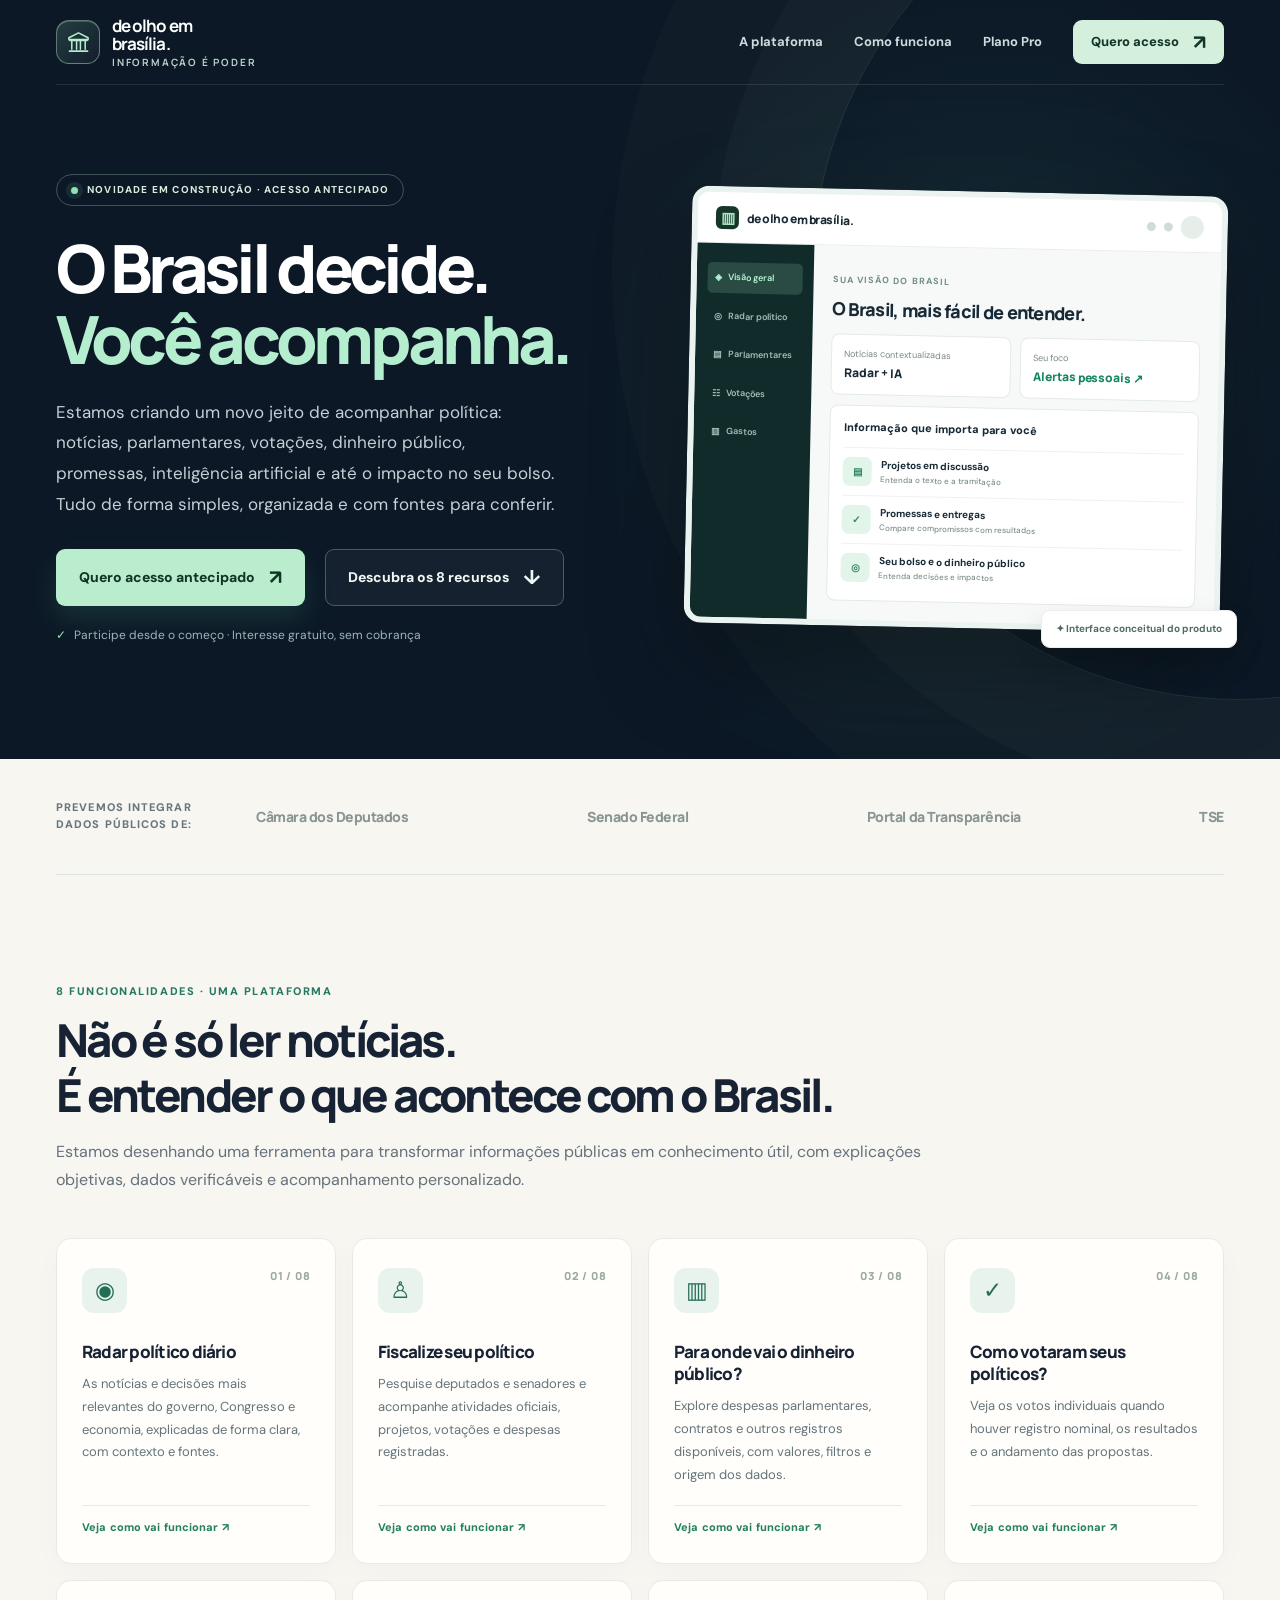
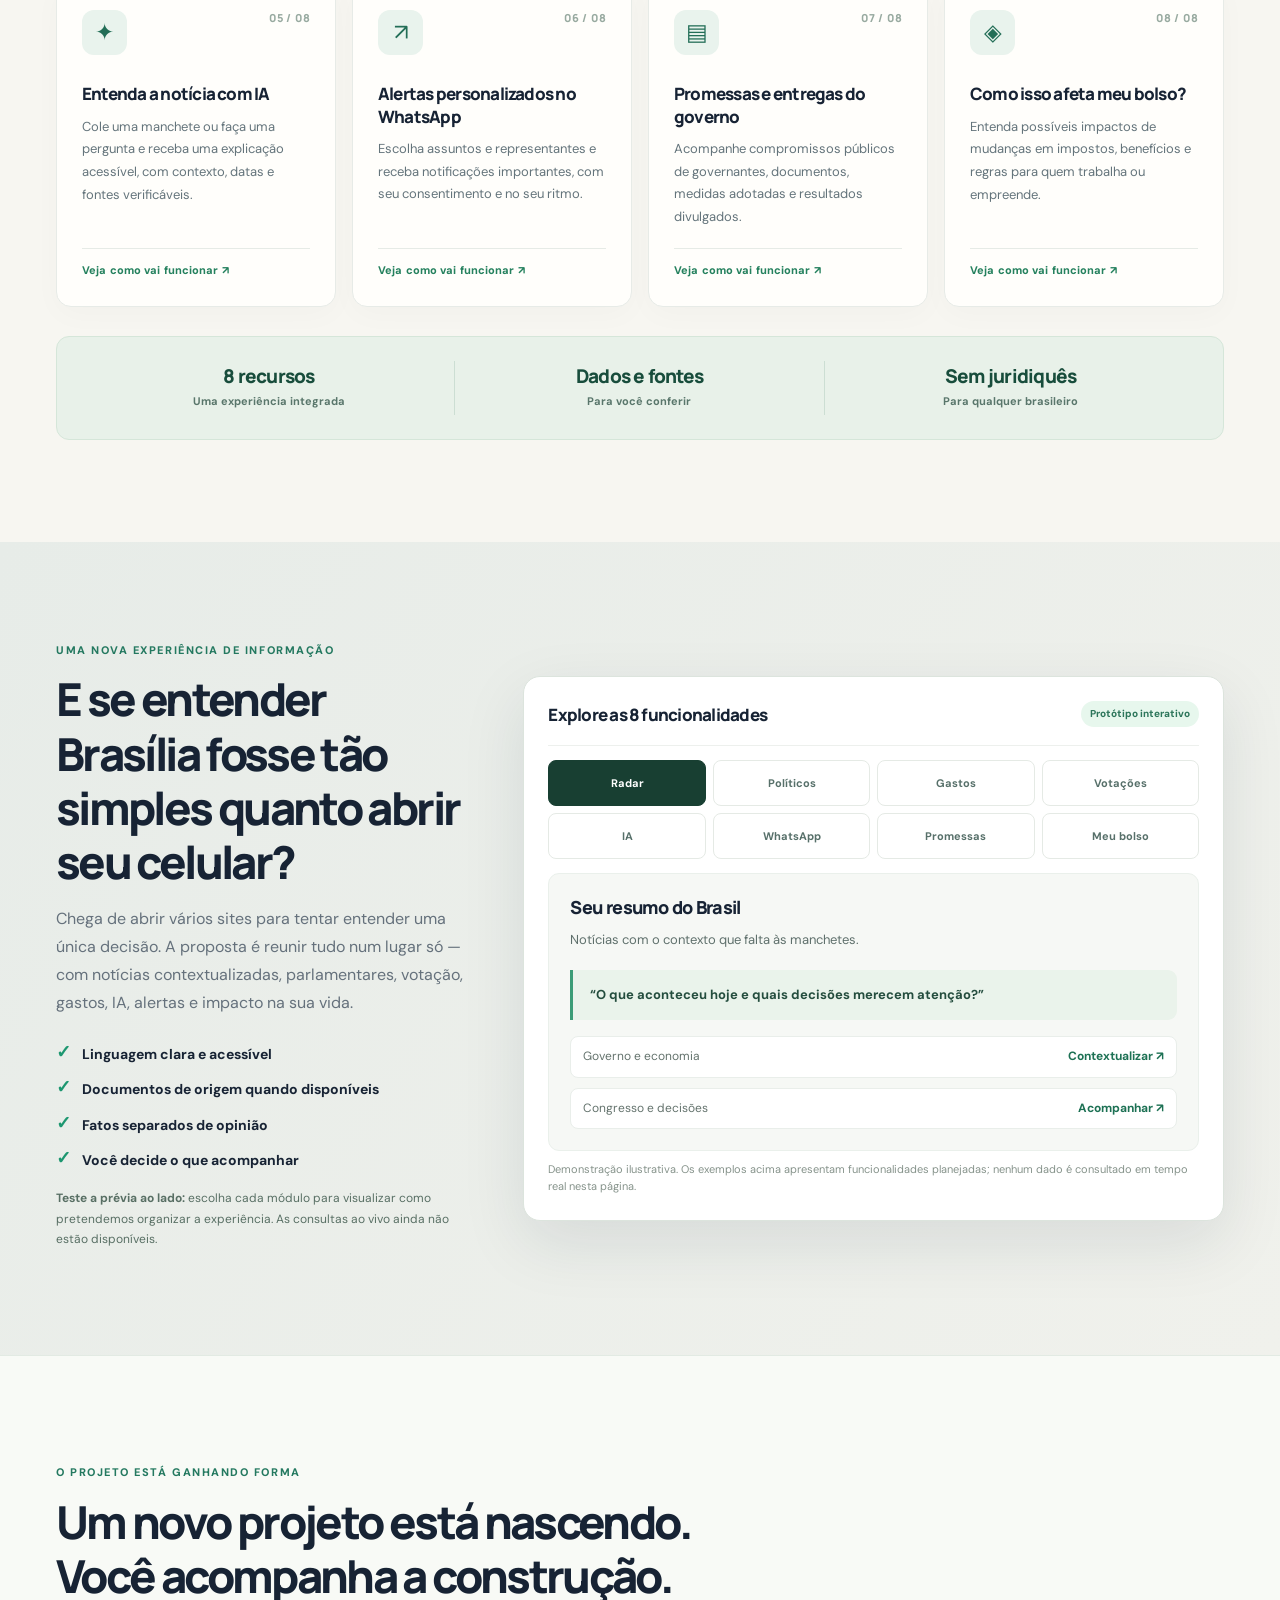
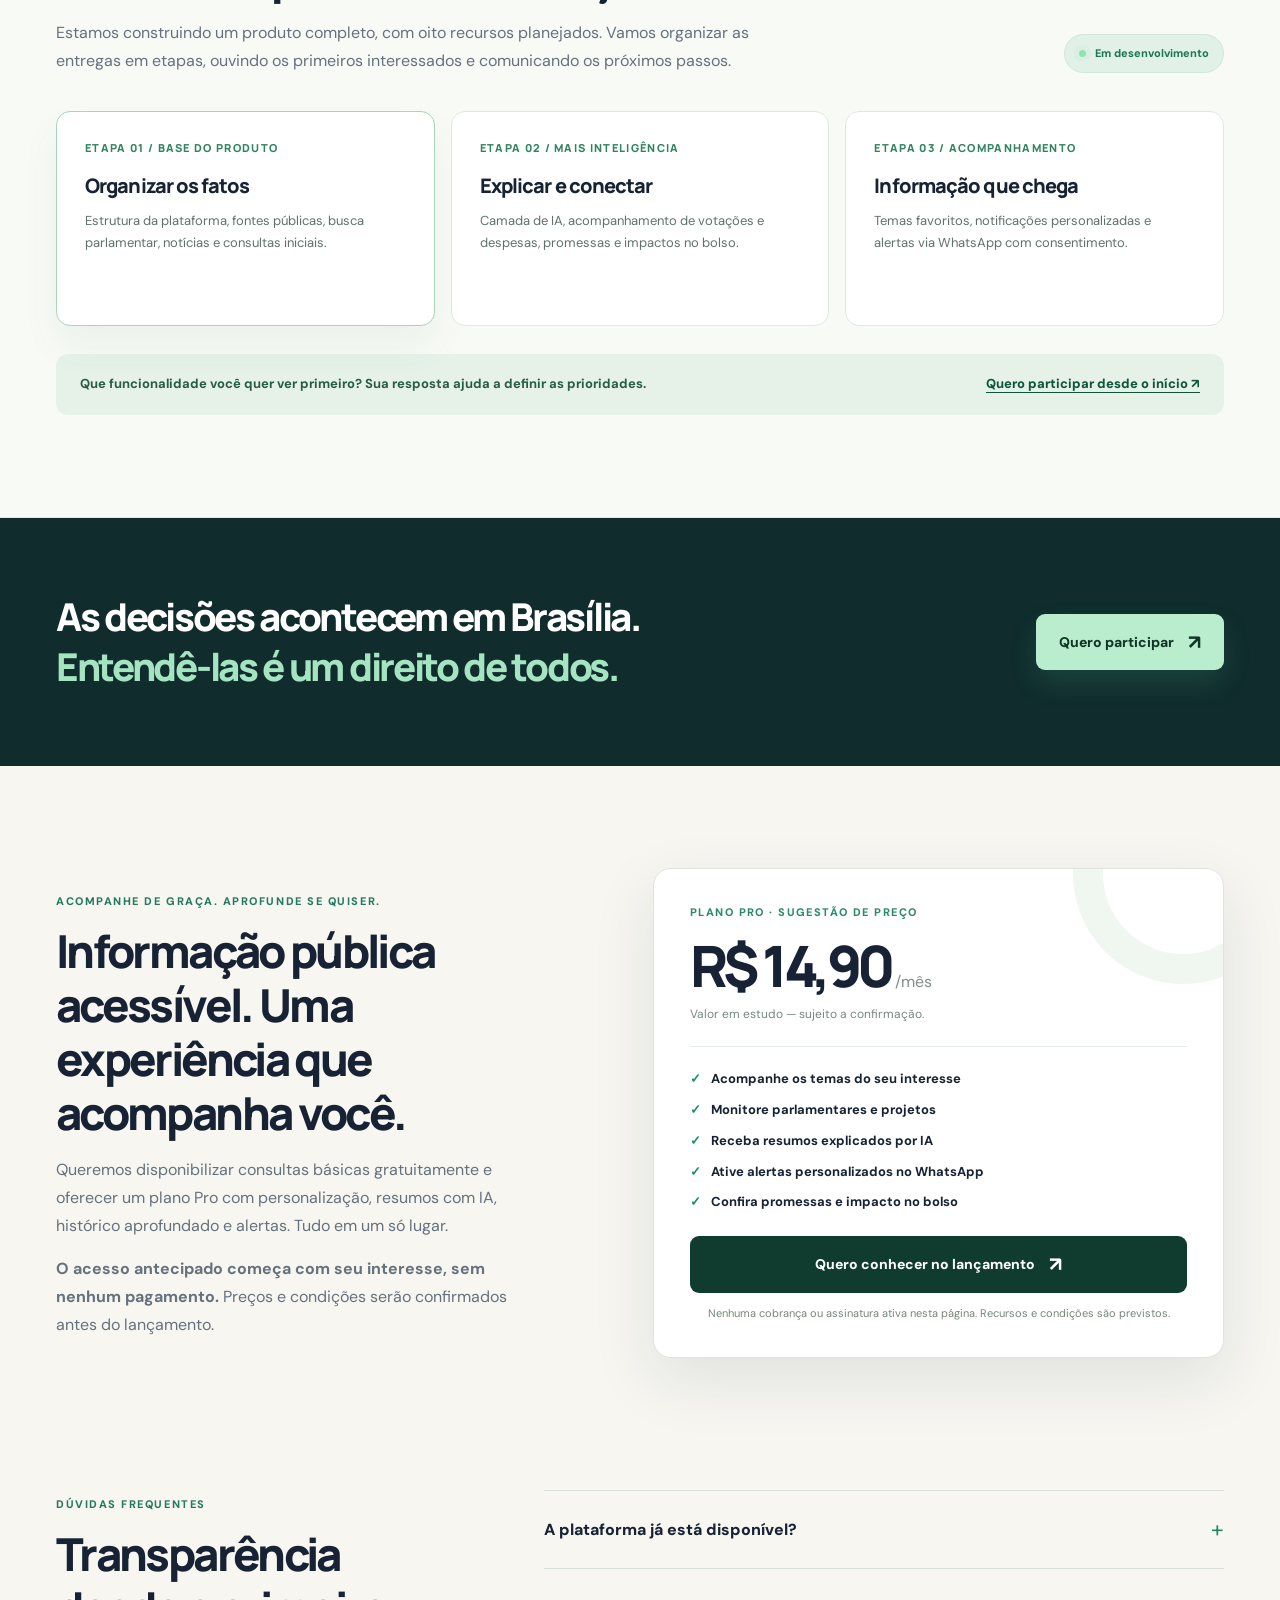
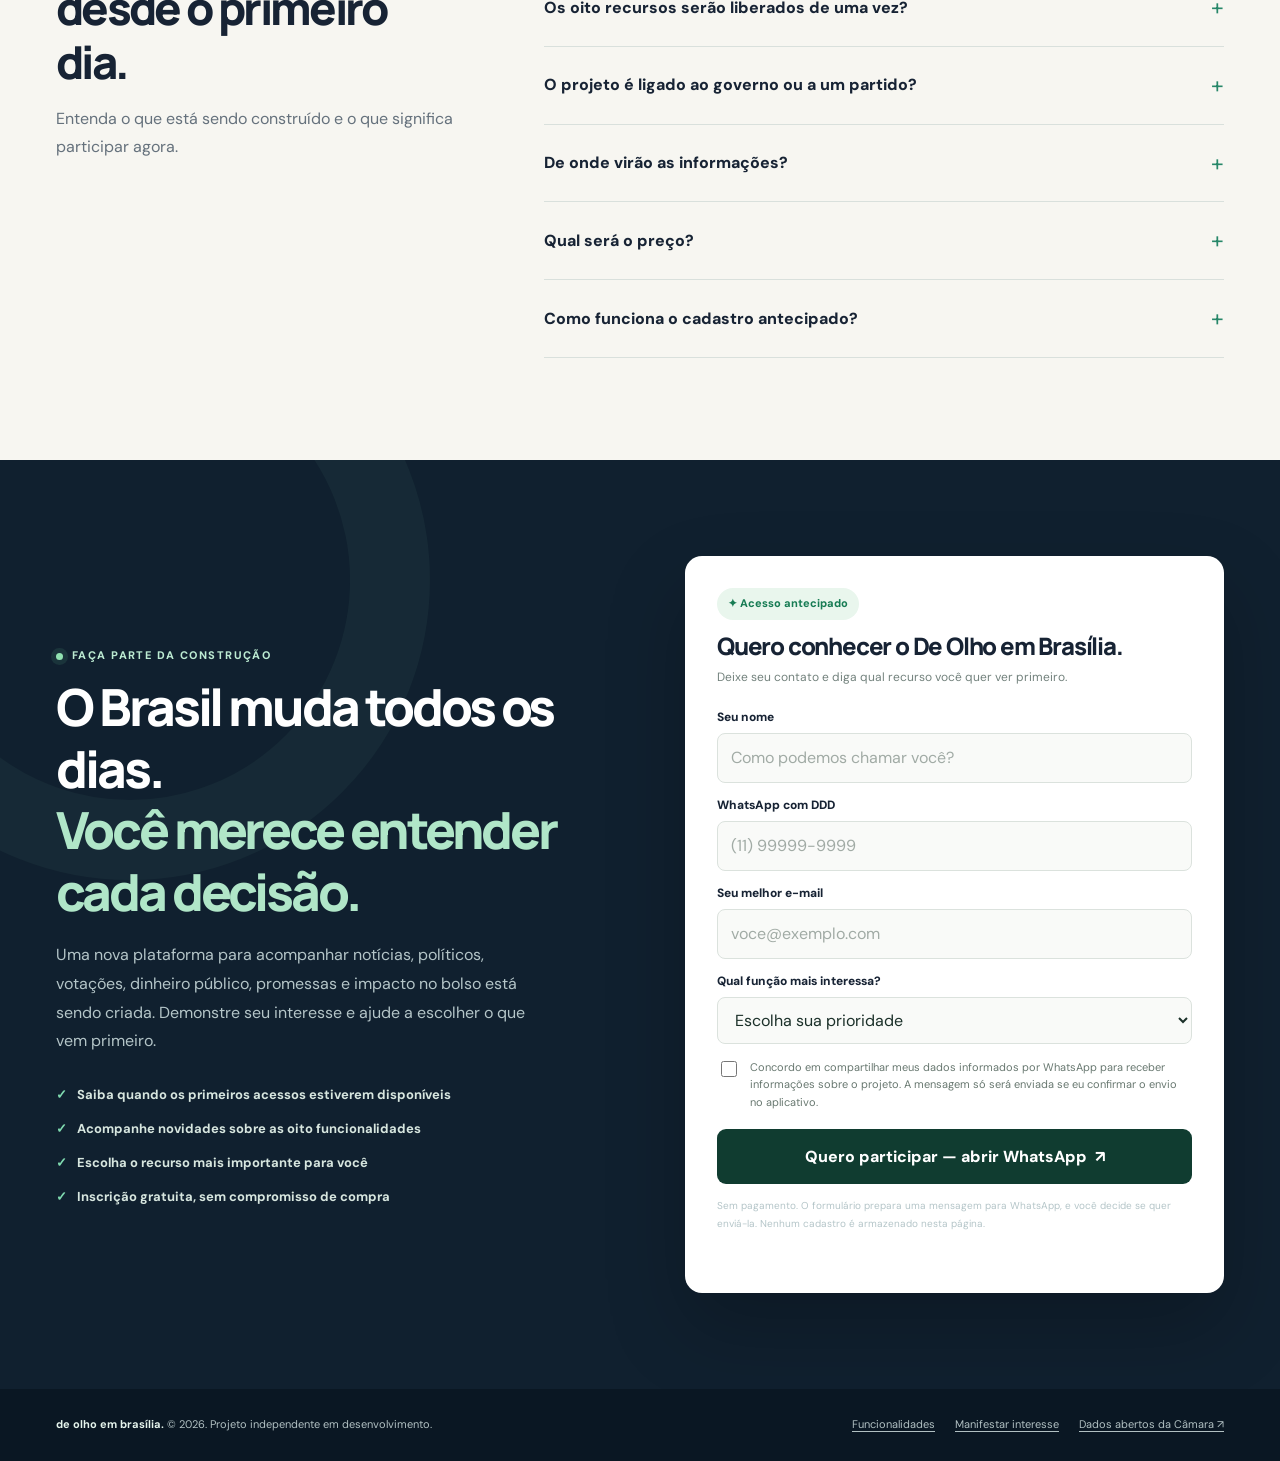
==== commit 60ad7985: "feat: ampliar pré-lançamento com os 8 recursos, demos e etapas de criação" ====
--- a/de-olho-em-brasilia/index.html
+++ b/de-olho-em-brasilia/index.html
@@ -4,7 +4,7 @@
 <meta charset="utf-8">
 <meta name="viewport" content="width=device-width, initial-scale=1">
 <meta name="theme-color" content="#0c1826">
-<meta name="description" content="De Olho em Brasília: entenda as decisões políticas, acompanhe parlamentares, votações e gastos públicos. Entre na lista de interesse pelo WhatsApp para conhecer o MVP.">
+<meta name="description" content="De Olho em Brasília: entenda as decisões políticas, acompanhe parlamentares, votações e gastos públicos. Conheça os oito recursos planejados e manifeste interesse no acesso antecipado.">
 <meta name="robots" content="index,follow">
 <meta property="og:type" content="website">
 <meta property="og:locale" content="pt_BR">
@@ -35,14 +35,14 @@
   <main id="principal">
     <section id="inicio" class="hero container" aria-labelledby="hero-title">
       <div class="hero-copy">
-        <div class="eyebrow"><span class="pulse" aria-hidden="true"></span> PRÉ-LANÇAMENTO · MVP EM DESENVOLVIMENTO</div>
-        <h1 id="hero-title">Entenda o poder.<br><em>Acompanhe os fatos.</em></h1>
-        <p class="hero-lead">O que acontece em Brasília afeta a sua vida. Descubra como parlamentares votam, acompanhe gastos públicos e entenda decisões importantes — sem juridiquês e com fontes para conferir.</p>
+        <div class="eyebrow"><span class="pulse" aria-hidden="true"></span> NOVIDADE EM CONSTRUÇÃO · ACESSO ANTECIPADO</div>
+        <h1 id="hero-title">O Brasil decide.<br><em>Você acompanha.</em></h1>
+        <p class="hero-lead">Estamos criando um novo jeito de acompanhar política: notícias, parlamentares, votações, dinheiro público, promessas, inteligência artificial e até o impacto no seu bolso. Tudo de forma simples, organizada e com fontes para conferir.</p>
         <div class="hero-actions">
           <a class="btn btn-mint" href="#lista-espera">Quero acesso antecipado <span aria-hidden="true">↗</span></a>
-          <a class="btn btn-ghost" href="#funcionalidades">Conhecer a plataforma <span aria-hidden="true">↓</span></a>
+          <a class="btn btn-ghost" href="#funcionalidades">Descubra os 8 recursos <span aria-hidden="true">↓</span></a>
         </div>
-        <p class="mini-note"><span class="check" aria-hidden="true">✓</span> Manifestação de interesse gratuita · Nenhuma cobrança agora</p>
+        <p class="mini-note"><span class="check" aria-hidden="true">✓</span> Participe desde o começo · Interesse gratuito, sem cobrança</p>
       </div>
       <div class="dashboard-wrap">
         <div class="dashboard" aria-label="Prévia ilustrativa da interface do De Olho em Brasília">
@@ -59,27 +59,27 @@
               <span class="dash-menu">▥ &nbsp; Gastos</span>
             </div>
             <div class="dash-content">
-              <span class="dash-caption">Painel de transparência</span>
-              <h3>O Brasil, sem complicação.</h3>
+              <span class="dash-caption">Sua visão do Brasil</span>
+              <h3>O Brasil, mais fácil de entender.</h3>
               <div class="dash-boxes">
-                <div class="dash-tile"><span>Em acompanhamento</span><strong>Agenda legislativa</strong></div>
-                <div class="dash-tile"><span>Disponível para consulta</span><strong class="accent">Fontes oficiais ↗</strong></div>
+                <div class="dash-tile"><span>Notícias contextualizadas</span><strong>Radar + IA</strong></div>
+                <div class="dash-tile"><span>Seu foco</span><strong class="accent">Alertas pessoais ↗</strong></div>
               </div>
               <div class="dash-news">
-                <h4>Seus temas em destaque</h4>
+                <h4>Informação que importa para você</h4>
                 <div class="dash-item"><i aria-hidden="true">▤</i><div>Projetos em discussão<small>Entenda o texto e a tramitação</small></div></div>
-                <div class="dash-item"><i aria-hidden="true">✓</i><div>Votações nominais<small>Veja como cada parlamentar votou</small></div></div>
-                <div class="dash-item"><i aria-hidden="true">◎</i><div>Despesas parlamentares<small>Acesse os registros e suas fontes</small></div></div>
+                <div class="dash-item"><i aria-hidden="true">✓</i><div>Promessas e entregas<small>Compare compromissos com resultados</small></div></div>
+                <div class="dash-item"><i aria-hidden="true">◎</i><div>Seu bolso e o dinheiro público<small>Entenda decisões e impactos</small></div></div>
               </div>
             </div>
           </div>
         </div>
-        <div class="dash-disclaimer">✦ Prévia ilustrativa do produto</div>
+        <div class="dash-disclaimer">✦ Interface conceitual do produto</div>
       </div>
     </section>
   </div>
   <div class="container trust" aria-label="Fontes oficiais previstas para integração">
-    <p>Informações baseadas em fontes públicas, como:</p>
+    <p>Prevemos integrar dados públicos de:</p>
     <div class="trust-logos">
       <span>Câmara dos Deputados</span>
       <span>Senado Federal</span>
@@ -88,136 +88,95 @@
     </div>
   </div>
   <section id="funcionalidades" class="section container" aria-labelledby="features-title">
-    <div class="section-heading">
-      <div class="kicker">O que você vai encontrar</div>
-      <h2 id="features-title">Mais clareza. Menos ruído.<br>Mais controle da informação.</h2>
-      <p>Estamos criando um lugar para quem quer acompanhar o país com autonomia, dados acessíveis e informações que podem ser verificadas.</p>
+  <div class="section-heading wide"><div class="kicker">8 funcionalidades · uma plataforma</div><h2 id="features-title">Não é só ler notícias.<br>É entender o que acontece com o Brasil.</h2><p>Estamos desenhando uma ferramenta para transformar informações públicas em conhecimento útil, com explicações objetivas, dados verificáveis e acompanhamento personalizado.</p></div>
+  <div class="feature-grid"><article class="feature"><span class="feature-index">01 / 08</span><div class="feature-icon" aria-hidden="true">◉</div><h3>Radar político diário</h3><p>As notícias e decisões mais relevantes do governo, Congresso e economia, explicadas de forma clara, com contexto e fontes.</p><a class="feature-foot" href="#experiencia" data-open-tab="radar">Veja como vai funcionar ↗</a></article>
+<article class="feature"><span class="feature-index">02 / 08</span><div class="feature-icon" aria-hidden="true">♙</div><h3>Fiscalize seu político</h3><p>Pesquise deputados e senadores e acompanhe atividades oficiais, projetos, votações e despesas registradas.</p><a class="feature-foot" href="#experiencia" data-open-tab="politicos">Veja como vai funcionar ↗</a></article>
+<article class="feature"><span class="feature-index">03 / 08</span><div class="feature-icon" aria-hidden="true">▥</div><h3>Para onde vai o dinheiro público?</h3><p>Explore despesas parlamentares, contratos e outros registros disponíveis, com valores, filtros e origem dos dados.</p><a class="feature-foot" href="#experiencia" data-open-tab="gastos">Veja como vai funcionar ↗</a></article>
+<article class="feature"><span class="feature-index">04 / 08</span><div class="feature-icon" aria-hidden="true">✓</div><h3>Como votaram seus políticos?</h3><p>Veja os votos individuais quando houver registro nominal, os resultados e o andamento das propostas.</p><a class="feature-foot" href="#experiencia" data-open-tab="votos">Veja como vai funcionar ↗</a></article>
+<article class="feature"><span class="feature-index">05 / 08</span><div class="feature-icon" aria-hidden="true">✦</div><h3>Entenda a notícia com IA</h3><p>Cole uma manchete ou faça uma pergunta e receba uma explicação acessível, com contexto, datas e fontes verificáveis.</p><a class="feature-foot" href="#experiencia" data-open-tab="ia">Veja como vai funcionar ↗</a></article>
+<article class="feature"><span class="feature-index">06 / 08</span><div class="feature-icon" aria-hidden="true">↗</div><h3>Alertas personalizados no WhatsApp</h3><p>Escolha assuntos e representantes e receba notificações importantes, com seu consentimento e no seu ritmo.</p><a class="feature-foot" href="#experiencia" data-open-tab="alertas">Veja como vai funcionar ↗</a></article>
+<article class="feature"><span class="feature-index">07 / 08</span><div class="feature-icon" aria-hidden="true">▤</div><h3>Promessas e entregas do governo</h3><p>Acompanhe compromissos públicos de governantes, documentos, medidas adotadas e resultados divulgados.</p><a class="feature-foot" href="#experiencia" data-open-tab="promessas">Veja como vai funcionar ↗</a></article>
+<article class="feature"><span class="feature-index">08 / 08</span><div class="feature-icon" aria-hidden="true">◈</div><h3>Como isso afeta meu bolso?</h3><p>Entenda possíveis impactos de mudanças em impostos, benefícios e regras para quem trabalha ou empreende.</p><a class="feature-foot" href="#experiencia" data-open-tab="bolso">Veja como vai funcionar ↗</a></article></div>
+  <div class="metrics-strip" aria-label="Visão do produto"><div class="metric"><strong>8 recursos</strong><span>Uma experiência integrada</span></div><div class="metric"><strong>Dados e fontes</strong><span>Para você conferir</span></div><div class="metric"><strong>Sem juridiquês</strong><span>Para qualquer brasileiro</span></div></div>
+</section>
+  <section id="experiencia" class="showcase" aria-labelledby="showcase-title"><div class="container showcase-grid">
+  <div><div class="kicker">Uma nova experiência de informação</div><h2 id="showcase-title" class="section-title">E se entender Brasília fosse tão simples quanto abrir seu celular?</h2>
+  <p class="section-copy">Chega de abrir vários sites para tentar entender uma única decisão. A proposta é reunir tudo num lugar só — com notícias contextualizadas, parlamentares, votação, gastos, IA, alertas e impacto na sua vida.</p>
+  <ul class="checklist"><li><span aria-hidden="true">✓</span> Linguagem clara e acessível</li><li><span aria-hidden="true">✓</span> Documentos de origem quando disponíveis</li><li><span aria-hidden="true">✓</span> Fatos separados de opinião</li><li><span aria-hidden="true">✓</span> Você decide o que acompanhar</li></ul>
+  <p class="demo-section-note"><strong>Teste a prévia ao lado:</strong> escolha cada módulo para visualizar como pretendemos organizar a experiência. As consultas ao vivo ainda não estão disponíveis.</p></div>
+  <div class="preview"><div class="preview-header"><b>Explore as 8 funcionalidades</b><small>Protótipo interativo</small></div>
+  <div role="tablist" aria-label="Escolha uma funcionalidade" class="tabs"><button class="tab" role="tab" aria-selected="true" aria-controls="panel-radar" id="tab-radar" tabindex="0" data-tab="radar">Radar</button>
+<button class="tab" role="tab" aria-selected="false" aria-controls="panel-politicos" id="tab-politicos" tabindex="-1" data-tab="politicos">Políticos</button>
+<button class="tab" role="tab" aria-selected="false" aria-controls="panel-gastos" id="tab-gastos" tabindex="-1" data-tab="gastos">Gastos</button>
+<button class="tab" role="tab" aria-selected="false" aria-controls="panel-votos" id="tab-votos" tabindex="-1" data-tab="votos">Votações</button>
+<button class="tab" role="tab" aria-selected="false" aria-controls="panel-ia" id="tab-ia" tabindex="-1" data-tab="ia">IA</button>
+<button class="tab" role="tab" aria-selected="false" aria-controls="panel-alertas" id="tab-alertas" tabindex="-1" data-tab="alertas">WhatsApp</button>
+<button class="tab" role="tab" aria-selected="false" aria-controls="panel-promessas" id="tab-promessas" tabindex="-1" data-tab="promessas">Promessas</button>
+<button class="tab" role="tab" aria-selected="false" aria-controls="panel-bolso" id="tab-bolso" tabindex="-1" data-tab="bolso">Meu bolso</button></div>
+  <div id="panel-radar" class="tab-panel" role="tabpanel" aria-labelledby="tab-radar" data-panel="radar"><h3>Seu resumo do Brasil</h3><p>Notícias com o contexto que falta às manchetes.</p><div class="usecase-quote">“O que aconteceu hoje e quais decisões merecem atenção?”</div><div class="example-lines"><div class="example-line"><span>Governo e economia</span><b>Contextualizar ↗</b></div><div class="example-line"><span>Congresso e decisões</span><b>Acompanhar ↗</b></div></div></div>
+<div id="panel-politicos" class="tab-panel" role="tabpanel" aria-labelledby="tab-politicos" data-panel="politicos" hidden><h3>Conheça seu representante</h3><p>Um perfil com informações oficiais para acompanhar a atuação de parlamentares.</p><div class="usecase-quote">“O que meu deputado apresentou ou votou neste mês?”</div><div class="example-lines"><div class="example-line"><span>Atividades e propostas</span><b>Pesquisar ↗</b></div><div class="example-line"><span>Despesas registradas</span><b>Conferir ↗</b></div></div></div>
+<div id="panel-gastos" class="tab-panel" role="tabpanel" aria-labelledby="tab-gastos" data-panel="gastos" hidden><h3>O caminho do dinheiro público</h3><p>Busque despesas disponíveis por órgão, parlamentar e período, com documentação de origem.</p><div class="usecase-quote">“Qual o valor registrado nesta categoria de despesa?”</div><div class="example-lines"><div class="example-line"><span>Filtros por período</span><b>Consultar ↗</b></div><div class="example-line"><span>Documentos de origem</span><b>Abrir fonte ↗</b></div></div></div>
+<div id="panel-votos" class="tab-panel" role="tabpanel" aria-labelledby="tab-votos" data-panel="votos" hidden><h3>Quem votou a favor e quem votou contra?</h3><p>Entenda o texto da proposta e consulte registros nominais quando eles existirem.</p><div class="usecase-quote">“Como meus representantes votaram nesse projeto?”</div><div class="example-lines"><div class="example-line"><span>Votos nominais</span><b>Consultar ↗</b></div><div class="example-line"><span>Tramitação da proposta</span><b>Entender ↗</b></div></div></div>
+<div id="panel-ia" class="tab-panel" role="tabpanel" aria-labelledby="tab-ia" data-panel="ia" hidden><h3>Uma notícia. Uma explicação.</h3><p>A IA vai ajudar a distinguir fatos confirmados, alegações e o que ainda não está esclarecido.</p><div class="usecase-quote">“Isso já virou lei ou ainda é só uma proposta?”</div><div class="example-lines"><div class="example-line"><span>Resumo com fontes</span><b>Planejado ↗</b></div><div class="example-line"><span>Contexto e atualização</span><b>Planejado ↗</b></div></div></div>
+<div id="panel-alertas" class="tab-panel" role="tabpanel" aria-labelledby="tab-alertas" data-panel="alertas" hidden><h3>Seus temas. Seu WhatsApp.</h3><p>Alertas voluntários sobre movimentos importantes nos temas e representantes que você escolher.</p><div class="usecase-quote">“Avise quando mudar alguma regra para MEI.”</div><div class="example-lines"><div class="example-line"><span>Assuntos e frequência</span><b>Você define ↗</b></div><div class="example-line"><span>Notificações opt-in</span><b>Planejado ↗</b></div></div></div>
+<div id="panel-promessas" class="tab-panel" role="tabpanel" aria-labelledby="tab-promessas" data-panel="promessas" hidden><h3>Do compromisso à entrega</h3><p>Acompanhe promessas registradas e medidas comprováveis, sem confundir anúncio com resultado.</p><div class="usecase-quote">“Essa promessa foi implementada ou está em discussão?”</div><div class="example-lines"><div class="example-line"><span>Compromissos públicos</span><b>Conferir ↗</b></div><div class="example-line"><span>Evidências e histórico</span><b>Planejado ↗</b></div></div></div>
+<div id="panel-bolso" class="tab-panel" role="tabpanel" aria-labelledby="tab-bolso" data-panel="bolso" hidden><h3>Como isso chega ao seu dia a dia?</h3><p>Explicações e simulações sinalizadas sobre propostas e regras em vigor, sem prometer um impacto que não esteja demonstrado.</p><div class="usecase-quote">“Essa nova regra muda alguma coisa para minha empresa?”</div><div class="example-lines"><div class="example-line"><span>Impostos e benefícios</span><b>Entender ↗</b></div><div class="example-line"><span>Simulações didáticas</span><b>Planejado ↗</b></div></div></div>
+  <p class="demo-note">Demonstração ilustrativa. Os exemplos acima apresentam funcionalidades planejadas; nenhum dado é consultado em tempo real nesta página.</p></div>
+</div></section>
+  <section id="como-funciona" class="section roadmap" aria-labelledby="steps-title">
+  <div class="container">
+    <div class="roadmap-head"><div class="section-heading"><div class="kicker">O projeto está ganhando forma</div><h2 id="steps-title">Um novo projeto está nascendo.<br>Você acompanha a construção.</h2><p>Estamos construindo um produto completo, com oito recursos planejados. Vamos organizar as entregas em etapas, ouvindo os primeiros interessados e comunicando os próximos passos.</p></div><div class="project-state"><span class="pulse" aria-hidden="true"></span> Em desenvolvimento</div></div>
+    <div class="roadmap-grid">
+      <article class="roadmap-card featured"><div class="roadmap-step">ETAPA 01 / BASE DO PRODUTO</div><h3>Organizar os fatos</h3><p>Estrutura da plataforma, fontes públicas, busca parlamentar, notícias e consultas iniciais.</p></article>
+      <article class="roadmap-card"><div class="roadmap-step">ETAPA 02 / MAIS INTELIGÊNCIA</div><h3>Explicar e conectar</h3><p>Camada de IA, acompanhamento de votações e despesas, promessas e impactos no bolso.</p></article>
+      <article class="roadmap-card"><div class="roadmap-step">ETAPA 03 / ACOMPANHAMENTO</div><h3>Informação que chega</h3><p>Temas favoritos, notificações personalizadas e alertas via WhatsApp com consentimento.</p></article>
     </div>
-    <div class="feature-grid">
-      <article class="feature"><div class="feature-icon" aria-hidden="true">◉</div><h3>Radar político</h3><p>Entenda os acontecimentos do governo e do Congresso em resumos curtos, com contexto e referências.</p></article>
-      <article class="feature"><div class="feature-icon" aria-hidden="true">▤</div><h3>Fiscalize parlamentares</h3><p>Pesquise deputados e senadores, consulte atividades e acompanhe o trabalho de seus representantes.</p></article>
-      <article class="feature"><div class="feature-icon" aria-hidden="true">✓</div><h3>Votações e projetos</h3><p>Veja como foram as votações nominais e acompanhe o andamento de propostas que importam para você.</p></article>
-      <article class="feature"><div class="feature-icon" aria-hidden="true">↗</div><h3>Dinheiro público</h3><p>Consulte registros de despesas públicas e parlamentares com filtros e acesso aos dados de origem.</p></article>
+    <div class="roadmap-bottom"><p>Que funcionalidade você quer ver primeiro? Sua resposta ajuda a definir as prioridades.</p><a href="#lista-espera">Quero participar desde o início ↗</a></div>
+  </div>
+</section>
+  <section class="statement" aria-label="Nossa proposta">
+    <div class="container statement-inner">
+      <p>As decisões acontecem em Brasília.<br><em>Entendê-las é um direito de todos.</em></p>
+      <a class="btn btn-mint" href="#lista-espera">Quero participar <span aria-hidden="true">↗</span></a>
     </div>
   </section>
-  <section class="showcase" aria-labelledby="showcase-title">
-    <div class="container showcase-grid">
-      <div>
-        <div class="kicker">Simples de verdade</div>
-        <h2 id="showcase-title" class="section-title">Da manchete ao fato.<br>Em poucos toques.</h2>
-        <p class="section-copy">Você não precisa conhecer o funcionamento do Congresso para entender uma decisão. Nosso objetivo é traduzir os dados e deixar a fonte a um clique de distância.</p>
-        <ul class="checklist">
-          <li><span aria-hidden="true">✓</span> Linguagem simples e objetiva</li>
-          <li><span aria-hidden="true">✓</span> Documentos e registros de origem</li>
-          <li><span aria-hidden="true">✓</span> Separação entre fato e interpretação</li>
-          <li><span aria-hidden="true">✓</span> Acompanhamento dos seus assuntos</li>
-        </ul>
-      </div>
-      <div class="preview" aria-label="Demonstração interativa de funcionalidades">
-        <div class="preview-header"><b>Explore a experiência</b><small>Prévia do MVP</small></div>
-        <div role="tablist" aria-label="Funcionalidades em demonstração" class="tabs">
-          <button class="tab" role="tab" aria-selected="true" aria-controls="panel-radar" id="tab-radar" tabindex="0" data-tab="radar">Radar</button>
-          <button class="tab" role="tab" aria-selected="false" aria-controls="panel-politicos" id="tab-politicos" tabindex="-1" data-tab="politicos">Parlamentares</button>
-          <button class="tab" role="tab" aria-selected="false" aria-controls="panel-votos" id="tab-votos" tabindex="-1" data-tab="votos">Votações</button>
-          <button class="tab" role="tab" aria-selected="false" aria-controls="panel-gastos" id="tab-gastos" tabindex="-1" data-tab="gastos">Gastos</button>
-        </div>
-        <div id="panel-radar" class="tab-panel" role="tabpanel" aria-labelledby="tab-radar" data-panel="radar">
-          <h3>O que está em discussão?</h3><p>O Radar transforma notícias e movimentações institucionais em resumos com contexto, data e fonte.</p>
-          <div class="example-lines"><div class="example-line"><span>Projetos em tramitação</span><b>Acompanhar ↗</b></div><div class="example-line"><span>Decisões de governo</span><b>Entender ↗</b></div><div class="example-line"><span>Assuntos em destaque</span><b>Explorar ↗</b></div></div>
-        </div>
-        <div id="panel-politicos" class="tab-panel" role="tabpanel" aria-labelledby="tab-politicos" data-panel="politicos" hidden>
-          <h3>Conheça seu representante</h3><p>Consulte dados públicos de parlamentares: partido, estado, proposições, despesas e atividades oficiais.</p>
-          <div class="example-lines"><div class="example-line"><span>Busca por nome ou UF</span><b>Consultar ↗</b></div><div class="example-line"><span>Atividades do mandato</span><b>Detalhar ↗</b></div><div class="example-line"><span>Favoritos e alertas</span><b>Em planejamento</b></div></div>
-        </div>
-        <div id="panel-votos" class="tab-panel" role="tabpanel" aria-labelledby="tab-votos" data-panel="votos" hidden>
-          <h3>Como votaram?</h3><p>Entenda uma proposta, saiba em que etapa ela está e veja votos nominais quando forem registrados publicamente.</p>
-          <div class="example-lines"><div class="example-line"><span>Resultado da votação</span><b>Consultar ↗</b></div><div class="example-line"><span>Votos nominais</span><b>Ver nomes ↗</b></div><div class="example-line"><span>Texto legislativo</span><b>Fonte oficial ↗</b></div></div>
-        </div>
-        <div id="panel-gastos" class="tab-panel" role="tabpanel" aria-labelledby="tab-gastos" data-panel="gastos" hidden>
-          <h3>Onde está o dinheiro?</h3><p>Explore registros disponíveis de despesas por parlamentar, período e categoria — com transparência sobre a origem dos dados.</p>
-          <div class="example-lines"><div class="example-line"><span>Despesas parlamentares</span><b>Consultar ↗</b></div><div class="example-line"><span>Filtros por período</span><b>Filtrar ↗</b></div><div class="example-line"><span>Dados oficiais</span><b>Conferir ↗</b></div></div>
-        </div>
-        <p class="demo-note">Exemplos de navegação, sem dados reais ou consultas ativas nesta prévia.</p>
-      </div>
-    </div>
-  </section>
-  <section id="como-funciona" class="section container" aria-labelledby="steps-title">
-    <div class="section-heading"><div class="kicker">Uma experiência direta</div><h2 id="steps-title">Informação útil.<br>Sem precisar ser especialista.</h2><p>Três passos para entender melhor o que acontece com o dinheiro público e as decisões dos nossos representantes.</p></div>
-    <div class="steps-wrap">
-      <article class="step"><div class="step-num">01 / ESCOLHA</div><h3>Selecione o que importa</h3><p>Pesquise um parlamentar, uma votação, um assunto ou uma despesa.</p></article>
-      <article class="step"><div class="step-num">02 / ENTENDA</div><h3>Veja o resumo claro</h3><p>Receba uma explicação objetiva e abra a referência oficial para conferir.</p></article>
-      <article class="step"><div class="step-num">03 / ACOMPANHE</div><h3>Não perca atualizações</h3><p>Na evolução do produto, favorite temas e receba notificações sobre mudanças.</p></article>
-    </div>
-  </section>
-  <section class="statement" aria-label="Nossa proposta">
-    <div class="container statement-inner">
-      <p>Uma opinião é sua.<br><em>Os fatos precisam estar ao alcance de todos.</em></p>
-      <a class="btn btn-mint" href="#lista-espera">Quero conhecer primeiro <span aria-hidden="true">↗</span></a>
-    </div>
-  </section>
-  <section id="plano" class="section container" aria-labelledby="pricing-title">
-    <div class="pricing-grid">
-      <div class="price-copy">
-        <div class="kicker">Modelo de assinatura em estudo</div>
-        <h2 id="pricing-title" class="section-title">Transparência acessível. Uma experiência que acompanha você.</h2>
-        <p class="section-copy">Consultas básicas estão previstas para ser gratuitas. Para quem quer acompanhar mais assuntos e receber alertas inteligentes, estamos estudando um plano Pro de baixo custo.</p>
-        <p class="section-copy" style="margin-top:15px"><strong>Hoje não há cobrança.</strong> Esta página serve para validar o interesse antes de lançar o aplicativo e definir os planos.</p>
-      </div>
-      <div class="price-card">
-        <div class="price-eyebrow">Plano Pro · preço em avaliação</div>
-        <div class="price"><strong>R$ 14,90</strong><span>/mês</span></div>
-        <p class="price-hint">Preço hipotético para validação, sujeito a alterações.</p>
-        <ul class="price-list">
-          <li><span>✓</span> Acompanhe temas e parlamentares</li>
-          <li><span>✓</span> Alertas e resumos personalizados*</li>
-          <li><span>✓</span> Explicações acessíveis por IA*</li>
-          <li><span>✓</span> Histórico e filtros avançados*</li>
-        </ul>
-        <a class="btn" href="#lista-espera">Tenho interesse no Pro <span aria-hidden="true">↗</span></a>
-        <p class="price-small">* Recursos planejados; disponibilidade e valores serão informados no lançamento.</p>
-      </div>
-    </div>
-  </section>
-  <section class="section faq-section container" aria-labelledby="faq-title">
-    <div class="faq-wrap">
-      <div><div class="kicker">Perguntas frequentes</div><h2 id="faq-title" class="section-title">Transparência começa aqui.</h2><p class="section-copy">O projeto está no início. Veja o que já podemos explicar com clareza.</p></div>
-      <div class="faqs">
-        <details><summary>O aplicativo já está disponível?</summary><p>Ainda não. Estamos apresentando o conceito e coletando manifestações de interesse no MVP. O acesso será anunciado quando a primeira versão estiver pronta.</p></details>
-        <details><summary>É um aplicativo oficial do governo?</summary><p>Não. O De Olho em Brasília é uma iniciativa privada e independente, sem vínculo ou endosso da Câmara, Senado, TSE ou de qualquer órgão governamental.</p></details>
-        <details><summary>As informações serão de fontes oficiais?</summary><p>Nosso plano é utilizar fontes de dados públicos, como a Câmara dos Deputados, o Senado e o Portal da Transparência. Cada informação deverá ter referência e data de atualização identificáveis.</p></details>
-        <details><summary>Vou pagar para entrar na lista?</summary><p>Não. Manifestar interesse é gratuito. O plano Pro e o preço de R$ 14,90/mês são uma hipótese comercial, sem cobrança e sem compromisso de assinatura agora.</p></details>
-        <details><summary>Como funciona o envio dos meus dados?</summary><p>Ao preencher o formulário, será aberto o WhatsApp com uma mensagem pronta. Você decide se quer enviá-la. Esta página não armazena seu cadastro em um banco de dados nem utiliza cookies de rastreamento.</p></details>
-      </div>
-    </div>
-  </section>
-  <section id="lista-espera" class="capture" aria-labelledby="capture-title">
-    <div class="container capture-inner">
-      <div>
-        <div class="capture-tag"><span class="pulse"></span> Lista de interesse aberta</div>
-        <h2 id="capture-title">Você merece saber <em>o que acontece com o Brasil.</em></h2>
-        <p>Estamos reunindo interessados para conhecer a primeira versão do De Olho em Brasília. Deixe seu contato e ajude a validar uma maneira mais clara de acompanhar a política.</p>
-        <ul class="capture-perks">
-          <li>Saiba quando o MVP estiver disponível</li>
-          <li>Receba detalhes das funcionalidades previstas</li>
-          <li>Sem pagamento e sem obrigação de compra</li>
-        </ul>
-      </div>
-      <div class="form-card">
-        <h3>Quero acesso antecipado.</h3>
-        <p>Preencha os dados e confirme o envio pelo WhatsApp.</p>
-        <form id="interest-form" autocomplete="on" novalidate>
-          <div class="field"><label for="lead-name">Seu nome</label><input id="lead-name" type="text" name="name" placeholder="Como podemos chamar você?" autocomplete="name" minlength="2" maxlength="90" required></div>
-          <div class="field"><label for="lead-phone">WhatsApp com DDD</label><input id="lead-phone" type="tel" name="phone" placeholder="(11) 99999-9999" autocomplete="tel-national" inputmode="tel" maxlength="16" required></div>
-          <div class="field"><label for="lead-email">Seu melhor e-mail</label><input id="lead-email" type="email" name="email" placeholder="voce@exemplo.com" autocomplete="email" maxlength="160" required></div>
-          <div class="field"><label for="lead-interest">Qual recurso mais interessa?</label><select id="lead-interest" name="interest" required><option value="" disabled selected>Selecione uma opção</option><option value="Notícias e Radar Político">Notícias e Radar Político</option><option value="Votações e parlamentares">Votações e parlamentares</option><option value="Gastos públicos">Gastos públicos</option><option value="Alertas inteligentes">Alertas inteligentes</option><option value="Tudo isso">Tudo isso</option></select></div>
-          <label class="agree" for="lead-consent"><input id="lead-consent" type="checkbox" required><span>Concordo em enviar meus dados informados por WhatsApp para receber contato sobre este projeto. Sei que o envio só ocorre se eu confirmar a mensagem no aplicativo.</span></label>
-          <button class="form-button" type="submit">Continuar pelo WhatsApp <span aria-hidden="true">↗</span></button>
-          <p class="form-explain">Sem pagamento. Seus dados serão enviados apenas quando você confirmar a mensagem no WhatsApp. Nenhum cadastro é armazenado por esta página.</p>
-          <p class="form-status" id="form-status" role="status" aria-live="polite"></p>
-        </form>
-      </div>
-    </div>
-  </section>
+  <section id="plano" class="section container" aria-labelledby="pricing-title"><div class="pricing-grid">
+  <div class="price-copy"><div class="kicker">Acompanhe de graça. Aprofunde se quiser.</div><h2 id="pricing-title" class="section-title">Informação pública acessível. Uma experiência que acompanha você.</h2>
+  <p class="section-copy">Queremos disponibilizar consultas básicas gratuitamente e oferecer um plano Pro com personalização, resumos com IA, histórico aprofundado e alertas. Tudo em um só lugar.</p>
+  <p class="section-copy" style="margin-top:15px"><strong>O acesso antecipado começa com seu interesse, sem nenhum pagamento.</strong> Preços e condições serão confirmados antes do lançamento.</p></div>
+  <div class="price-card"><div class="price-eyebrow">Plano Pro · sugestão de preço</div><div class="price"><strong>R$ 14,90</strong><span>/mês</span></div><p class="price-hint">Valor em estudo — sujeito a confirmação.</p>
+    <ul class="price-list"><li><span>✓</span> Acompanhe os temas do seu interesse</li><li><span>✓</span> Monitore parlamentares e projetos</li><li><span>✓</span> Receba resumos explicados por IA</li><li><span>✓</span> Ative alertas personalizados no WhatsApp</li><li><span>✓</span> Confira promessas e impacto no bolso</li></ul>
+    <a class="btn" href="#lista-espera">Quero conhecer no lançamento <span aria-hidden="true">↗</span></a><p class="price-small">Nenhuma cobrança ou assinatura ativa nesta página. Recursos e condições são previstos.</p>
+  </div>
+</div></section>
+  <section class="section faq-section container" aria-labelledby="faq-title"><div class="faq-wrap">
+  <div><div class="kicker">Dúvidas frequentes</div><h2 id="faq-title" class="section-title">Transparência desde o primeiro dia.</h2><p class="section-copy">Entenda o que está sendo construído e o que significa participar agora.</p></div>
+  <div class="faqs">
+    <details><summary>A plataforma já está disponível?</summary><p>Ainda não. Esta é a apresentação do projeto completo e da lista de interesse. A plataforma será lançada em etapas e a interface acima é uma demonstração ilustrativa.</p></details>
+    <details><summary>Os oito recursos serão liberados de uma vez?</summary><p>As oito funcionalidades compõem a visão do produto. Elas serão desenvolvidas e disponibilizadas progressivamente; as datas e a disponibilidade de cada recurso ainda serão divulgadas.</p></details>
+    <details><summary>O projeto é ligado ao governo ou a um partido?</summary><p>Não. É uma iniciativa privada e independente, sem vínculo ou endosso de órgãos públicos, partidos ou candidatos. A proposta é organizar informações verificáveis para qualquer pessoa.</p></details>
+    <details><summary>De onde virão as informações?</summary><p>Planejamos integrar dados públicos da Câmara, Senado, Tribunal Superior Eleitoral e Portal da Transparência, além de identificar referências, data e limitações de cada informação.</p></details>
+    <details><summary>Qual será o preço?</summary><p>Está em estudo um plano gratuito e uma assinatura Pro com preço estimado de R$ 14,90/mês. Não há cobrança nem compromisso de compra ao manifestar interesse.</p></details>
+    <details><summary>Como funciona o cadastro antecipado?</summary><p>Você preenche os dados e o site abre uma mensagem preparada no WhatsApp. O contato só é enviado quando você confirma o envio. A página ainda não armazena inscrições automaticamente.</p></details>
+  </div>
+</div></section>
+  <section id="lista-espera" class="capture" aria-labelledby="capture-title"><div class="container capture-inner">
+  <div><div class="capture-tag"><span class="pulse"></span> Faça parte da construção</div>
+  <h2 id="capture-title">O Brasil muda todos os dias.<br><em>Você merece entender cada decisão.</em></h2>
+  <p>Uma nova plataforma para acompanhar notícias, políticos, votações, dinheiro público, promessas e impacto no bolso está sendo criada. Demonstre seu interesse e ajude a escolher o que vem primeiro.</p>
+  <ul class="capture-perks"><li>Saiba quando os primeiros acessos estiverem disponíveis</li><li>Acompanhe novidades sobre as oito funcionalidades</li><li>Escolha o recurso mais importante para você</li><li>Inscrição gratuita, sem compromisso de compra</li></ul></div>
+  <div class="form-card"><div class="support-pill">✦ Acesso antecipado</div><h3>Quero conhecer o De Olho em Brasília.</h3><p>Deixe seu contato e diga qual recurso você quer ver primeiro.</p>
+  <form id="interest-form" autocomplete="on" novalidate>
+    <div class="field"><label for="lead-name">Seu nome</label><input id="lead-name" type="text" name="name" placeholder="Como podemos chamar você?" autocomplete="name" minlength="2" maxlength="90" required></div>
+    <div class="field"><label for="lead-phone">WhatsApp com DDD</label><input id="lead-phone" type="tel" name="phone" placeholder="(11) 99999-9999" autocomplete="tel-national" inputmode="tel" maxlength="16" required></div>
+    <div class="field"><label for="lead-email">Seu melhor e-mail</label><input id="lead-email" type="email" name="email" placeholder="voce@exemplo.com" autocomplete="email" maxlength="160" required></div>
+    <div class="field"><label for="lead-interest">Qual função mais interessa?</label><select id="lead-interest" name="interest" required><option value="" disabled selected>Escolha sua prioridade</option><option value="Radar político diário">Radar político diário</option><option value="Fiscalize seu político">Fiscalize seu político</option><option value="Para onde vai o dinheiro público?">Para onde vai o dinheiro público?</option><option value="Como votaram seus políticos?">Como votaram seus políticos?</option><option value="Entenda a notícia com IA">Entenda a notícia com IA</option><option value="Alertas personalizados no WhatsApp">Alertas personalizados no WhatsApp</option><option value="Promessas e entregas do governo">Promessas e entregas do governo</option><option value="Como isso afeta meu bolso?">Como isso afeta meu bolso?</option><option value="Todas as funcionalidades">Quero todas as funcionalidades</option></select></div>
+    <label class="agree" for="lead-consent"><input id="lead-consent" type="checkbox" required><span>Concordo em compartilhar meus dados informados por WhatsApp para receber informações sobre o projeto. A mensagem só será enviada se eu confirmar o envio no aplicativo.</span></label>
+    <button class="form-button" type="submit">Quero participar — abrir WhatsApp <span aria-hidden="true">↗</span></button>
+    <p class="form-explain">Sem pagamento. O formulário prepara uma mensagem para WhatsApp, e você decide se quer enviá-la. Nenhum cadastro é armazenado nesta página.</p>
+    <p class="form-status" id="form-status" role="status" aria-live="polite"></p>
+  </form></div>
+</div></section>
   </main>
   <footer class="footer">
     <div class="container footer-inner">
--- a/de-olho-em-brasilia/style.css
+++ b/de-olho-em-brasilia/style.css
@@ -233,3 +233,48 @@
  .footer{padding-bottom:87px}
 }
 @media(prefers-reduced-motion:reduce){html{scroll-behavior:auto}*,*:before,*:after{transition:none!important;animation:none!important}}
+
+
+/* Visão completa do produto — 8 funcionalidades e experiência interativa */
+.section-heading.wide{max-width:900px}
+.feature-grid{grid-template-columns:repeat(4,minmax(0,1fr));gap:16px}
+.feature{display:flex;flex-direction:column;min-height:282px;position:relative;overflow:hidden}
+.feature-index{font:800 11px Manrope,sans-serif;color:#98aaa0;letter-spacing:.08em;position:absolute;top:29px;right:24px}
+.feature-icon{margin-bottom:28px}
+.feature h3{font-size:17px}
+.feature p{flex:1}
+.feature-foot{font-weight:800;color:#25815e;font-size:11px;letter-spacing:.01em;border-top:1px solid #e6ebe6;margin-top:19px;padding-top:13px}
+.metrics-strip{display:grid;grid-template-columns:repeat(3,1fr);margin-top:29px;padding:24px 27px;background:#e8f1e9;border:1px solid #d5e6d9;border-radius:13px}
+.metric{text-align:center;display:flex;align-items:center;justify-content:center;flex-direction:column;gap:5px;padding:4px 17px;border-right:1px solid #ccded3}
+.metric:last-child{border-right:none}
+.metric strong{font:800 19px/1.25 Manrope,sans-serif;letter-spacing:-.04em;color:#184d3c}
+.metric span{font-size:11px;color:#59766b;font-weight:700}
+.showcase{background:linear-gradient(125deg,#e7ece8 0%,#f0f1ec 100%)}
+.showcase .section-title{max-width:570px}
+.showcase-grid{grid-template-columns:.74fr 1.26fr;gap:56px}
+.preview{padding:24px}
+.preview-header b{font-size:17px}
+.tabs{display:grid;grid-template-columns:repeat(4,minmax(0,1fr));gap:7px}
+.tab{white-space:normal;min-height:46px;padding:9px 6px;line-height:1.25}
+.tab-panel{min-height:245px}
+.usecase-quote{background:#eaf3eb;border-left:3px solid #3b9c77;color:#244d3e;padding:15px 17px;border-radius:0 9px 9px 0;font-size:13px;font-weight:700;line-height:1.6;margin:6px 0 16px}
+.demo-section-note{font-size:12px;color:#586f64;line-height:1.7;max-width:440px;margin-top:17px}
+.roadmap{background:#f8faf6;border-top:1px solid #e2eae3;border-bottom:1px solid #e2eae3}
+.roadmap-head{display:flex;justify-content:space-between;gap:35px;align-items:end}
+.roadmap-head .section-heading{margin-bottom:36px}
+.project-state{display:flex;align-items:center;gap:9px;color:#1d7654;background:#e2f1e8;padding:10px 14px;border:1px solid #d1e7d8;border-radius:30px;font-size:11px;font-weight:800;white-space:nowrap;margin-bottom:38px}
+.roadmap-grid{display:grid;grid-template-columns:repeat(3,minmax(0,1fr));gap:16px}
+.roadmap-card{padding:28px;background:#fff;border:1px solid #e0e8e1;border-radius:14px;min-height:215px}
+.roadmap-card.featured{border-color:#a9d4bb;box-shadow:0 20px 38px rgba(32,96,65,.06)}
+.roadmap-step{font:800 11px Manrope;color:#318461;letter-spacing:.12em;margin-bottom:18px}
+.roadmap-card h3{font:800 20px/1.3 Manrope;margin:0 0 11px;letter-spacing:-.045em}
+.roadmap-card p{font-size:13px;color:#61716b;line-height:1.7;margin:0}
+.roadmap-bottom{display:flex;align-items:center;justify-content:space-between;gap:24px;margin-top:28px;padding:20px 24px;border-radius:12px;background:#e6f2e8}
+.roadmap-bottom p{margin:0;font-size:13px;color:#285c43;font-weight:700}
+.roadmap-bottom a{color:#0c563d;font-weight:800;font-size:13px;text-decoration:underline;text-underline-offset:4px;white-space:nowrap}
+.hero-labels{display:flex;align-items:center;gap:9px;flex-wrap:wrap;margin-top:20px}
+.hero-labels span{font-size:11px;border:1px solid rgba(181,237,207,.25);padding:6px 10px;border-radius:6px;color:#d1e7dc;font-weight:700}
+.support-pill{display:inline-flex;align-items:center;gap:8px;font-size:11px;font-weight:800;background:#e9f6ed;padding:7px 11px;color:#177c54;border-radius:24px;margin-bottom:9px}
+@media(max-width:1100px){.feature-grid{grid-template-columns:repeat(2,minmax(0,1fr))}.showcase-grid{gap:30px}}
+@media(max-width:840px){.showcase-grid{grid-template-columns:1fr}.roadmap-head{align-items:start;flex-direction:column;gap:0}.project-state{margin-bottom:29px}.roadmap-grid{grid-template-columns:1fr 1fr}.roadmap-grid .roadmap-card:last-child{grid-column:span 2}.roadmap-card{min-height:auto}}
+@media(max-width:580px){.feature-grid,.roadmap-grid{grid-template-columns:1fr}.roadmap-grid .roadmap-card:last-child{grid-column:auto}.feature{min-height:auto}.feature-icon{margin-bottom:19px}.metrics-strip{grid-template-columns:1fr;gap:12px;padding:21px}.metric{border-right:0;border-bottom:1px solid #ccded3;padding:0 0 13px}.metric:last-child{border-bottom:0;padding-bottom:0}.tabs{grid-template-columns:1fr 1fr}.tab{font-size:11px;min-height:45px}.preview{padding:18px}.roadmap-bottom{flex-direction:column;align-items:start;gap:12px}.roadmap-bottom a{white-space:normal}.hero-labels{gap:6px}.hero-labels span{font-size:10px}}
